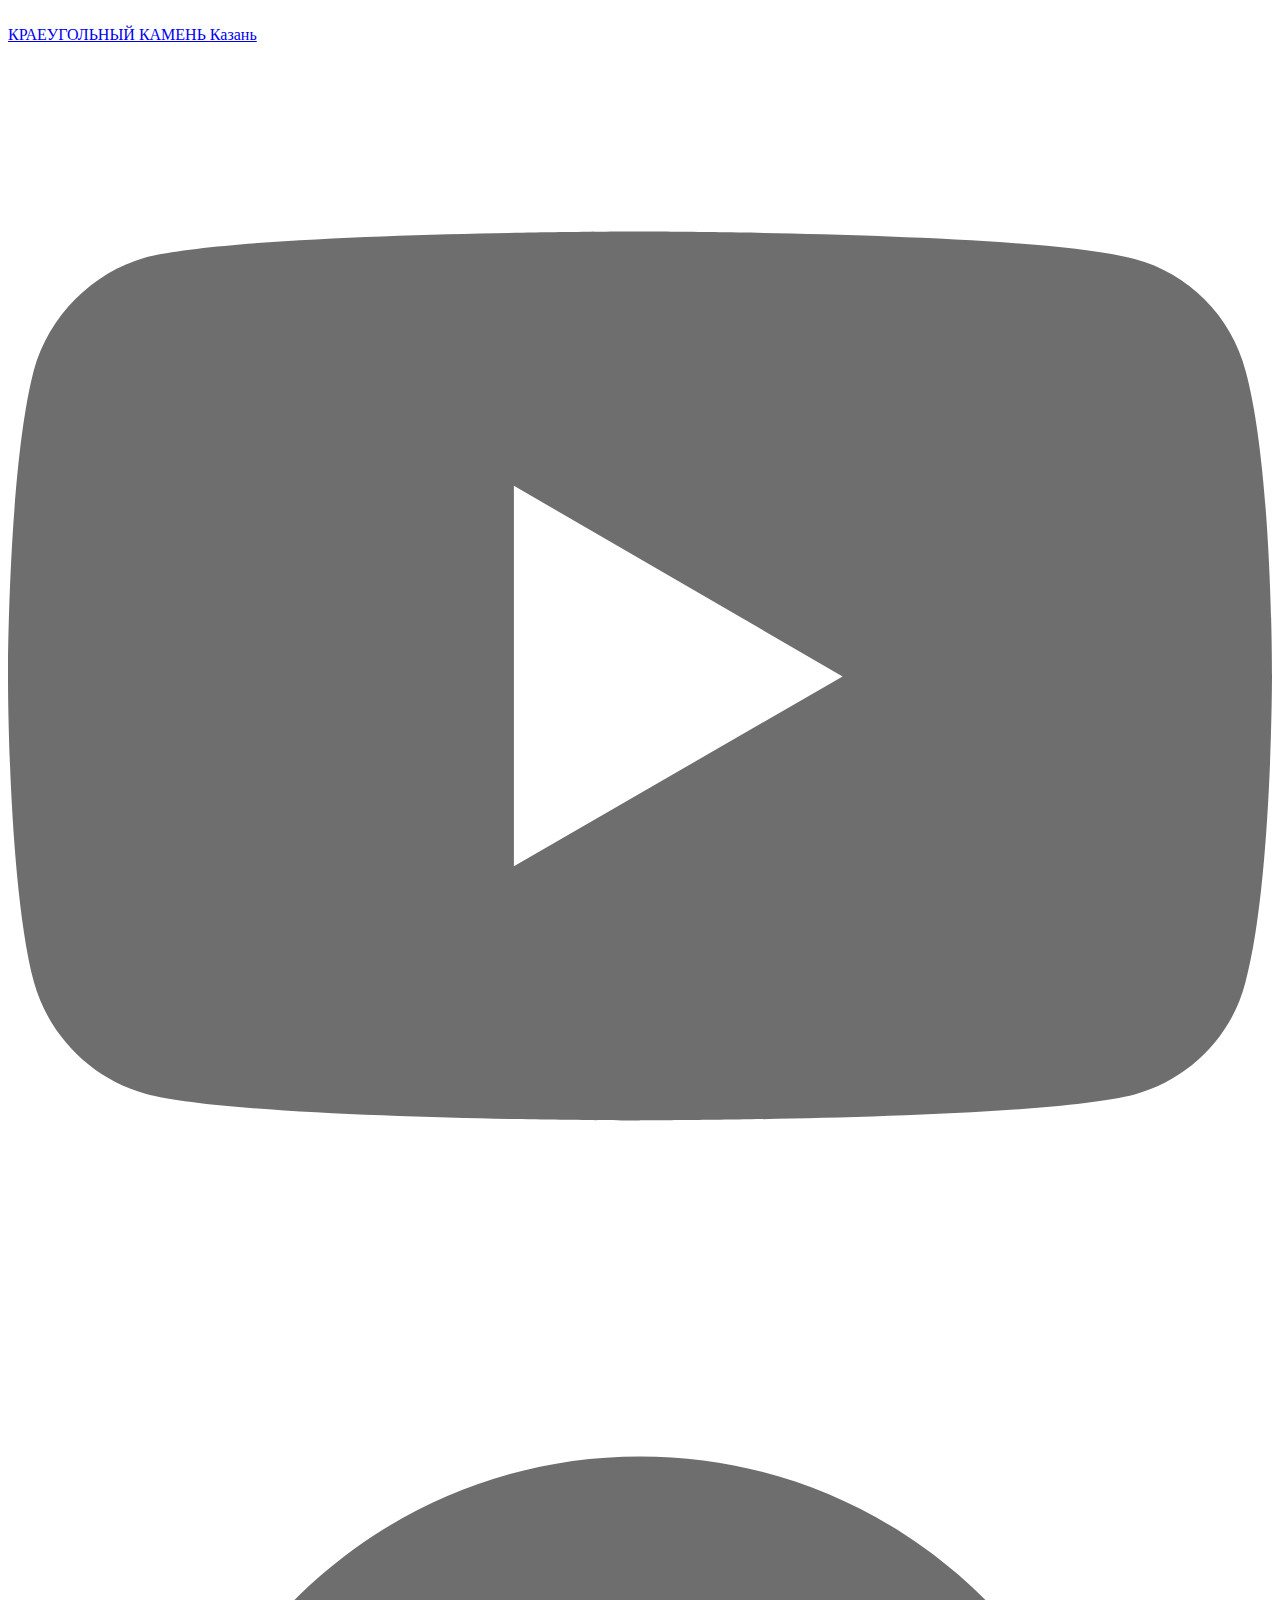
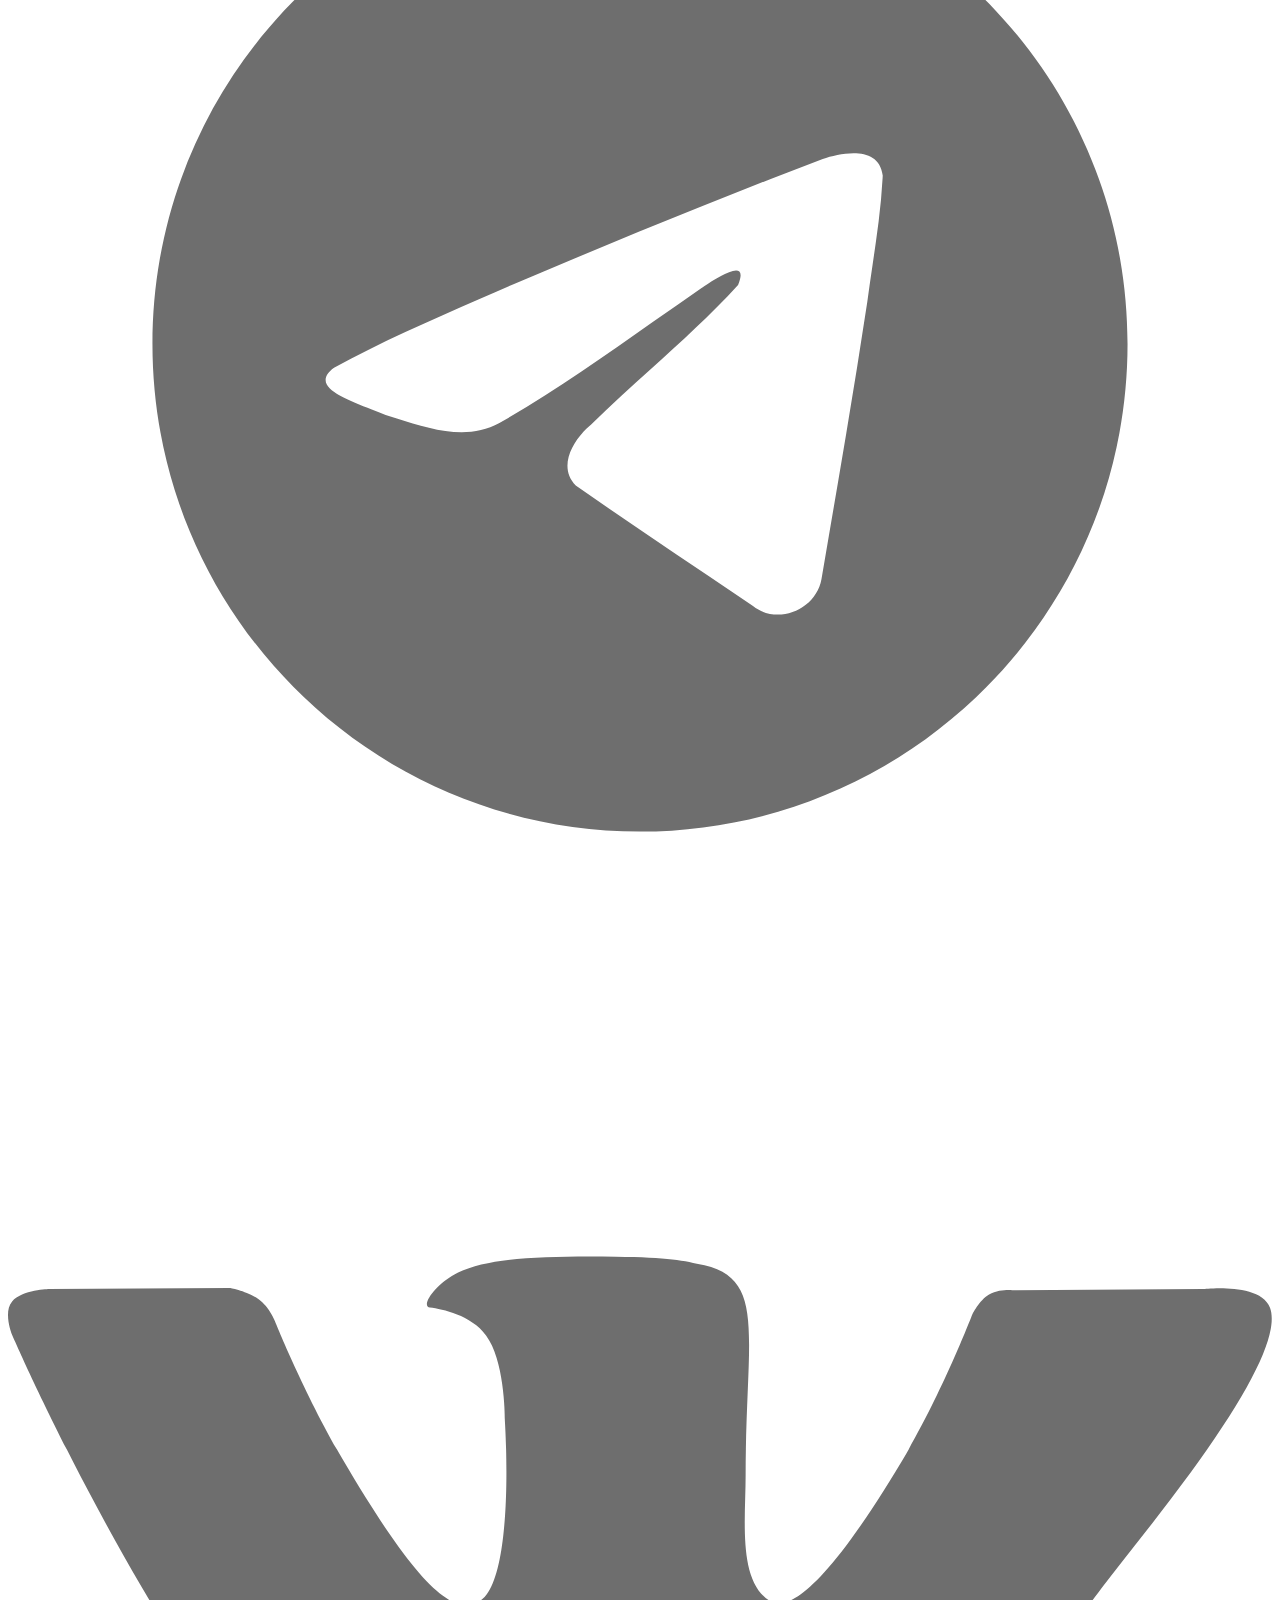
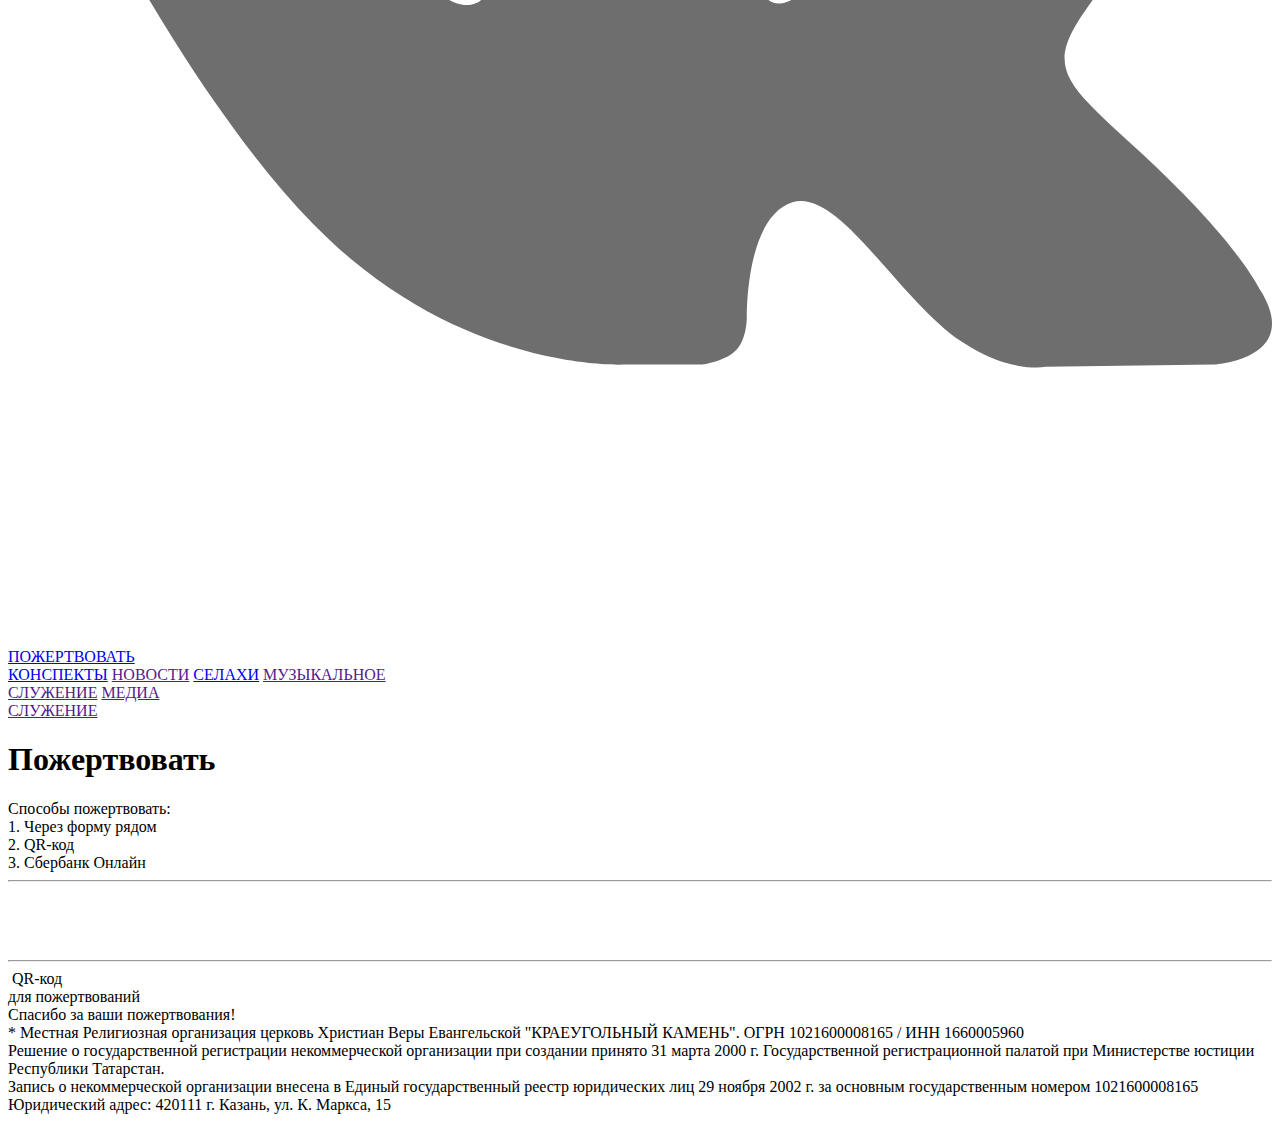
==== donate.html @ 714eb22e "Add files via upload" ====
<!DOCTYPE html>
<html lang="ru" style class="no-touchevents">
<head>
	<meta charset="UTF-8">
	<title>Христианская Церковь "Краеугольный Камень" г. Казань</title>
	<!-- Logos -->
	<link rel="shortcut icon" href="files/images/logo.svg">
	<link rel="apple-touch-icon" href="files/favicons/apple-touch-icon.png">
	<link rel="icon" sizes="16x16" href="files/favicons/favicon-16x16.png">
	<link rel="icon" sizes="32x32" href="files/favicons/favicon-32x32.png">
	<!-- SEO -->
	<meta name="author" content="Краеугольный Камень">
	<!-- For mobile devices -->
	<meta name="viewport" content="width=device-width, initial-scale=1">
	<!-- External styles -->
	<link rel="stylesheet" href="files/css/style.css">
	<link rel="stylesheet" href="files/css/screen.css">
	<!-- Local style fonts -->
	<link rel="stylesheet" href="files/css/font-face.css">
	<!-- Google fonts -->
	<link rel="preconnect" href="https://fonts.googleapis.com">
	<script src="files/js/modernizr-custom.js"></script>
	<script defer src="files/js/jquery.js"></script>
	<script defer src="files/js/menu.js"></script>
	<script>
		(function(){
			var width = screen.width;
			var oldViewport = document.querySelector('meta[name="viewport"]');
			var viewport = document.createElement('meta');
			viewport.setAttribute('name', 'viewport');
			viewport.setAttribute('content', 'width=' + (width <= 640 ? '640' : 'device-width'));
			document.head.replaceChild(viewport, oldViewport);
		})();
	</script>
</head>

<body id="noselect">
    <div class="wrapper">
        <header class="header">
            <div class="header-left">
                <a href="/">
                    <img src="files/img/logo.svg" alt="" class="logo"> 
                    <div class="name_and_region">
                        <span class="head-name">
                            КРАЕУГОЛЬНЫЙ КАМЕНЬ
                        </span>
                        <span class="head-region">
                            Казань
                        </span>
                    </div>
                </a>
            </div>
            <div class="header-right">
                <div class="social-links">
                    <a href="https://www.youtube.com/kazanchurch">
                        <svg viewBox="0 0 70 70" fill="#6E6E6E" class="social-logo">
                            <path d="M34.9783 10.3906C34.9783 10.3906 13.1004 10.3906 7.60939 11.8242C4.66929 12.6496 2.24834 15.082 1.42684 18.0794C3.25083e-05 23.5965 0 35.0217 0 35.0217C0 35.0217 3.25083e-05 46.4904 1.42684 51.9206C2.24834 54.918 4.62605 57.3069 7.60939 58.1323C13.1437 59.6093 34.9783 59.6094 34.9783 59.6094C34.9783 59.6094 56.8995 59.6094 62.3905 58.1758C65.3738 57.3504 67.7515 55.0049 68.5298 51.964C69.9998 46.4904 69.9999 35.0652 69.9999 35.0652C69.9999 35.0652 70.0431 23.5965 68.5298 18.0794C67.7515 15.082 65.3738 12.6931 62.3905 11.9111C56.8995 10.3907 34.9783 10.3906 34.9783 10.3906V10.3906ZM28.0171 24.4657L46.22 35.0217L28.0171 45.5343V24.4657V24.4657Z"></path>
                        </svg>                            
                    </a>
                    <a href="https://t.me/kkn_kzn">
                        <svg viewBox="0 0 70 70" fill="#6E6E6E" class="social-logo">
                            <path fill-rule="evenodd" clip-rule="evenodd" d="M62 35C62 49.9116 49.9116 62 35 62C20.0884 62 8 49.9116 8 35C8 20.0884 20.0884 8 35 8C49.9116 8 62 20.0884 62 35ZM26.0804 32.5267C23.3757 33.7076 20.5967 34.921 18.0555 36.3207C16.7286 37.2923 18.4922 37.9796 20.1467 38.6242C20.4098 38.7267 20.67 38.828 20.9147 38.9293C21.1183 38.992 21.3253 39.0579 21.5351 39.1247C23.3753 39.7109 25.427 40.3647 27.2135 39.3813C30.1482 37.6955 32.9176 35.7465 35.685 33.7991C36.5917 33.161 37.4981 32.5231 38.41 31.8947C38.4527 31.8673 38.5009 31.836 38.5537 31.802C39.3305 31.2983 41.0777 30.1658 40.4314 31.7264C38.9032 33.3977 37.2662 34.877 35.6204 36.3646C34.5112 37.3671 33.3979 38.3733 32.3111 39.4443C31.3647 40.2134 30.3818 41.7599 31.4416 42.8369C33.8828 44.5457 36.362 46.2132 38.8399 47.8798C39.6461 48.422 40.4524 48.9643 41.257 49.5079C42.6208 50.5967 44.7521 49.7159 45.0519 48.0146C45.1852 47.2319 45.3191 46.4493 45.4529 45.6667C46.1927 41.3414 46.9328 37.0145 47.5865 32.6752C47.6754 31.9945 47.7761 31.3138 47.8769 30.6329C48.1211 28.9824 48.3657 27.3299 48.4421 25.6705C48.2452 24.0145 46.2373 24.3787 45.1199 24.751C39.3766 26.9365 33.6906 29.2839 28.0271 31.6727C27.3855 31.9569 26.7352 32.2408 26.0804 32.5267Z"></path>
                        </svg>
                    </a>
                    <a href="https://vk.com/kkn_kzn">
                        <svg viewBox="0 0 70 70" fill="#6E6E6E" class="social-logo">
                            <path fill-rule="evenodd" clip-rule="evenodd" d="M38.4329 54.5229C38.4329 54.5229 39.6963 54.3845 40.3433 53.6993C40.9356 53.0714 40.9151 51.8865 40.9151 51.8865C40.9151 51.8865 40.8363 46.3537 43.4418 45.5368C46.0096 44.7334 49.3066 50.8873 52.8056 53.2537C55.4487 55.0428 57.455 54.6512 57.455 54.6512L66.8051 54.5229C66.8051 54.5229 71.6942 54.2259 69.3763 50.435C69.1846 50.1244 68.024 47.6297 62.4262 42.5054C56.5614 37.1415 57.3489 38.009 64.4085 28.7292C68.7087 23.0783 70.4274 19.6283 69.8899 18.1532C69.3798 16.7421 66.2162 17.1168 66.2162 17.1168L55.6918 17.181C55.6918 17.181 54.9112 17.0763 54.3326 17.4173C53.7677 17.7514 53.4013 18.5312 53.4013 18.5312C53.4013 18.5312 51.7374 22.9028 49.5154 26.6228C44.8284 34.4679 42.9556 34.8831 42.1887 34.397C40.405 33.2594 40.85 29.8331 40.85 27.3992C40.85 19.7937 42.0209 16.624 38.5733 15.8037C37.4298 15.5302 36.5875 15.3513 33.6603 15.3209C29.9045 15.2838 26.7273 15.3344 24.9264 16.202C23.7281 16.7792 22.8037 18.0688 23.3686 18.143C24.0636 18.2342 25.6385 18.5616 26.4739 19.6823C27.5524 21.1305 27.5147 24.3779 27.5147 24.3779C27.5147 24.3779 28.1344 33.3303 26.0665 34.4409C24.6491 35.2038 22.7044 33.6476 18.5241 26.5283C16.3843 22.8825 14.7683 18.8519 14.7683 18.8519C14.7683 18.8519 14.4567 18.0991 13.8987 17.6941C13.2242 17.2046 12.2827 17.0527 12.2827 17.0527L2.28203 17.1168C2.28203 17.1168 0.779024 17.1573 0.227808 17.8021C-0.261782 18.3726 0.190147 19.5574 0.190147 19.5574C0.190147 19.5574 8.02015 37.6208 16.8875 46.7251C25.0188 55.0698 34.2491 54.5229 34.2491 54.5229H38.4329Z"></path>
                        </svg>                            
                    </a>
                </div>
                <a href="donate.html" class="donate">
                    <span class="donate-btn-text">ПОЖЕРТВОВАТЬ</span>
					<!-- <span class="donate-btn-plus">
							<svg version="1.1" x="0px" y="0px" width="16.971px" height="16.971px" viewBox="0 0 16.971 16.971" enable-background="new 0 0 16.971 16.971" xml:space="preserve">
								<polyline fill="none" stroke="#DAA828" stroke-miterlimit="10" points="16.971,8.485 8.485,8.485 8.485,0 	"></polyline>
								<polyline fill="none" stroke="#DAA828" stroke-miterlimit="10" points="0,8.485 8.485,8.485 8.485,16.971 	"></polyline>
							</svg>
					</span> -->
                </a>
            </div>
        </header>
        <nav class="navigation">
            <div class="burger-btn">
                <img src="files/img/burger-btn.svg" alt="" class="">
            </div>
            <div class="nav">
                <a href="conspects.html" class="nav-link">КОНСПЕКТЫ</a>
                <a href="" class="nav-link">НОВОСТИ</a>
                <a href="selahs.html" class="nav-link">СЕЛАХИ</a>
                <a href="" class="nav-link">МУЗЫКАЛЬНОЕ<br>СЛУЖЕНИЕ</a>
                <a href="" class="nav-link">МЕДИА<br>СЛУЖЕНИЕ</a>
            </div>
            <div class="nav-right">
                <div class="social-links-mobile">
                    <a href="https://www.youtube.com/kazanchurch">
                        <svg viewBox="0 0 70 70" fill="#262626" class="social-logo-mobile">
                            <path d="M34.9783 10.3906C34.9783 10.3906 13.1004 10.3906 7.60939 11.8242C4.66929 12.6496 2.24834 15.082 1.42684 18.0794C3.25083e-05 23.5965 0 35.0217 0 35.0217C0 35.0217 3.25083e-05 46.4904 1.42684 51.9206C2.24834 54.918 4.62605 57.3069 7.60939 58.1323C13.1437 59.6093 34.9783 59.6094 34.9783 59.6094C34.9783 59.6094 56.8995 59.6094 62.3905 58.1758C65.3738 57.3504 67.7515 55.0049 68.5298 51.964C69.9998 46.4904 69.9999 35.0652 69.9999 35.0652C69.9999 35.0652 70.0431 23.5965 68.5298 18.0794C67.7515 15.082 65.3738 12.6931 62.3905 11.9111C56.8995 10.3907 34.9783 10.3906 34.9783 10.3906V10.3906ZM28.0171 24.4657L46.22 35.0217L28.0171 45.5343V24.4657V24.4657Z"></path>
                        </svg>                            
                    </a>
                    <a href="https://t.me/kkn_kzn">
                        <svg viewBox="0 0 70 70" fill="#262626" class="social-logo-mobile">
                            <path fill-rule="evenodd" clip-rule="evenodd" d="M62 35C62 49.9116 49.9116 62 35 62C20.0884 62 8 49.9116 8 35C8 20.0884 20.0884 8 35 8C49.9116 8 62 20.0884 62 35ZM26.0804 32.5267C23.3757 33.7076 20.5967 34.921 18.0555 36.3207C16.7286 37.2923 18.4922 37.9796 20.1467 38.6242C20.4098 38.7267 20.67 38.828 20.9147 38.9293C21.1183 38.992 21.3253 39.0579 21.5351 39.1247C23.3753 39.7109 25.427 40.3647 27.2135 39.3813C30.1482 37.6955 32.9176 35.7465 35.685 33.7991C36.5917 33.161 37.4981 32.5231 38.41 31.8947C38.4527 31.8673 38.5009 31.836 38.5537 31.802C39.3305 31.2983 41.0777 30.1658 40.4314 31.7264C38.9032 33.3977 37.2662 34.877 35.6204 36.3646C34.5112 37.3671 33.3979 38.3733 32.3111 39.4443C31.3647 40.2134 30.3818 41.7599 31.4416 42.8369C33.8828 44.5457 36.362 46.2132 38.8399 47.8798C39.6461 48.422 40.4524 48.9643 41.257 49.5079C42.6208 50.5967 44.7521 49.7159 45.0519 48.0146C45.1852 47.2319 45.3191 46.4493 45.4529 45.6667C46.1927 41.3414 46.9328 37.0145 47.5865 32.6752C47.6754 31.9945 47.7761 31.3138 47.8769 30.6329C48.1211 28.9824 48.3657 27.3299 48.4421 25.6705C48.2452 24.0145 46.2373 24.3787 45.1199 24.751C39.3766 26.9365 33.6906 29.2839 28.0271 31.6727C27.3855 31.9569 26.7352 32.2408 26.0804 32.5267Z"></path>
                        </svg>
                    </a>
                    <a href="https://vk.com/kkn_kzn">
                        <svg viewBox="0 0 70 70" fill="#262626" class="social-logo-mobile">
                            <path fill-rule="evenodd" clip-rule="evenodd" d="M38.4329 54.5229C38.4329 54.5229 39.6963 54.3845 40.3433 53.6993C40.9356 53.0714 40.9151 51.8865 40.9151 51.8865C40.9151 51.8865 40.8363 46.3537 43.4418 45.5368C46.0096 44.7334 49.3066 50.8873 52.8056 53.2537C55.4487 55.0428 57.455 54.6512 57.455 54.6512L66.8051 54.5229C66.8051 54.5229 71.6942 54.2259 69.3763 50.435C69.1846 50.1244 68.024 47.6297 62.4262 42.5054C56.5614 37.1415 57.3489 38.009 64.4085 28.7292C68.7087 23.0783 70.4274 19.6283 69.8899 18.1532C69.3798 16.7421 66.2162 17.1168 66.2162 17.1168L55.6918 17.181C55.6918 17.181 54.9112 17.0763 54.3326 17.4173C53.7677 17.7514 53.4013 18.5312 53.4013 18.5312C53.4013 18.5312 51.7374 22.9028 49.5154 26.6228C44.8284 34.4679 42.9556 34.8831 42.1887 34.397C40.405 33.2594 40.85 29.8331 40.85 27.3992C40.85 19.7937 42.0209 16.624 38.5733 15.8037C37.4298 15.5302 36.5875 15.3513 33.6603 15.3209C29.9045 15.2838 26.7273 15.3344 24.9264 16.202C23.7281 16.7792 22.8037 18.0688 23.3686 18.143C24.0636 18.2342 25.6385 18.5616 26.4739 19.6823C27.5524 21.1305 27.5147 24.3779 27.5147 24.3779C27.5147 24.3779 28.1344 33.3303 26.0665 34.4409C24.6491 35.2038 22.7044 33.6476 18.5241 26.5283C16.3843 22.8825 14.7683 18.8519 14.7683 18.8519C14.7683 18.8519 14.4567 18.0991 13.8987 17.6941C13.2242 17.2046 12.2827 17.0527 12.2827 17.0527L2.28203 17.1168C2.28203 17.1168 0.779024 17.1573 0.227808 17.8021C-0.261782 18.3726 0.190147 19.5574 0.190147 19.5574C0.190147 19.5574 8.02015 37.6208 16.8875 46.7251C25.0188 55.0698 34.2491 54.5229 34.2491 54.5229H38.4329Z"></path>
                        </svg>                            
                    </a>
                </div>
            </div>
        </nav>
        <main class="main" id="donate">
            <div class="donation">
                <h1>Пожертвовать</h1>
                Способы пожертвовать:
                <br>
                1. Через форму рядом<br>2. QR-код<br>3. Сбербанк Онлайн
                <hr>
                <div class="robocassa">
                    <iframe width="450*" height="70" style="border:0;width:450px;height:58px;overflow:hidden;background-color:transparent;" allowtransparency="true" src="https://auth.robokassa.ru/Merchant/PaymentForm/FormFLS.if?MerchantLogin=Kornerstone&amp;InvoiceID=0&amp;Culture=ru&amp;Encoding=utf-8&amp;DefaultSum=10&amp;SignatureValue=e88379cd5cd616b0851831570cfbf6a5"></iframe>
                </div>
                <hr>    
                <div id="qr">
                    <img src="files/img/Frame 45.png" alt="" class="qr" id="qr">
                    <span id="qr">QR-код<br>для пожертвований</span>
                </div>
            </div>
            <div class="thx">
                Спасибо за ваши пожертвования!
            </div>
        </main>
        <footer class="footer">
            <div class="footer-copy">
                * Местная Религиозная организация церковь Христиан Веры Евангельской "КРАЕУГОЛЬНЫЙ КАМЕНЬ". ОГРН 1021600008165 / ИНН 1660005960
                <br>
                Решение о государственной регистрации некоммерческой организации при создании принято 31 марта 2000 г. Государственной регистрационной палатой при Министерстве юстиции Республики Татарстан.
                <br>
                Запись о некоммерческой организации внесена в Единый государственный реестр юридических лиц 29 ноября 2002 г. за основным государственным номером 1021600008165
                <br>
                Юридический адрес: 420111 г. Казань, ул. К. Маркса, 15
            </div>
        </footer>
    </div>
</body>
</html>
---- files/css/screen.css ----
@media screen and (min-width: 1024px){
    .social-links-mobile, .burger-btn{
        display: none;
    }
}
@media screen and (max-width: 1024px){
    .social-links, .burger-btn, .social-links-mobile{
        display: none;
    }
    .navigation{
        display: flex;
        align-items: center;
        justify-content: space-between;
    }
    main{
        padding: 1rem 2rem;
    }
    .conspects{
        font-family: 'Gilroy';
        font-style: normal;
        font-weight: 400;
        font-size: 20px;
        line-height: 95%;
    }
}
@media screen and (max-width: 767px){
    /* .donate-btn-text{
        transition: 0.3s;
        display: none;
    } */
    /* .header{
        height: 90px;
    } */
    .selahs{
        display: flex;
        flex-direction: column;
    }
    .centered{
        font-size: 3rem;
    }
    hr{
        border: none;
        border-top: 1.5px solid #262626;
        margin: 1rem 0rem;
    }
    .last-articles, .last-stream{
        font-size: 8vw;
    }
    .years{
        font-size: 3rem;
    }
    .title_main_summer{
        font-weight: 300;
        font-size: 0.8rem;
    }
    h1{
        font-size: 8vw;
    }
    .donation{
        font-size: 3vw;
    }
    #qr{
        font-size: 5vw;
    }
    .qr{
        width: 35vw;
        margin-right: 3vw;
    }
}
@media screen and (min-width: 767px){
    /* .donate-btn-plus{
        display: none;
    } */
}



/* TITLE SCREEN MEDIA */
@media screen and (max-width: 767px){
    .title-page{
        display: flex;
        flex-direction: column;
    }
    .articles, .news{
        background-color: #e4e4e4;
        padding: 1rem;
    }
    .news{
        order: -1;
        background-color: wheat;
    }
    .schedule{
        background-color: #e4e4e4;
        padding: 1rem;
    }
    h2{
        font-size: 7vw;
    }
    h3{
        font-size: 4vw;
    }
    h4, .schedule-list__item_time, .schedule-list__item_time_b{
        font-size: 3vw;
        font-weight: 300;
    }
    span{
        font-size: 2.5vw;
    }
}
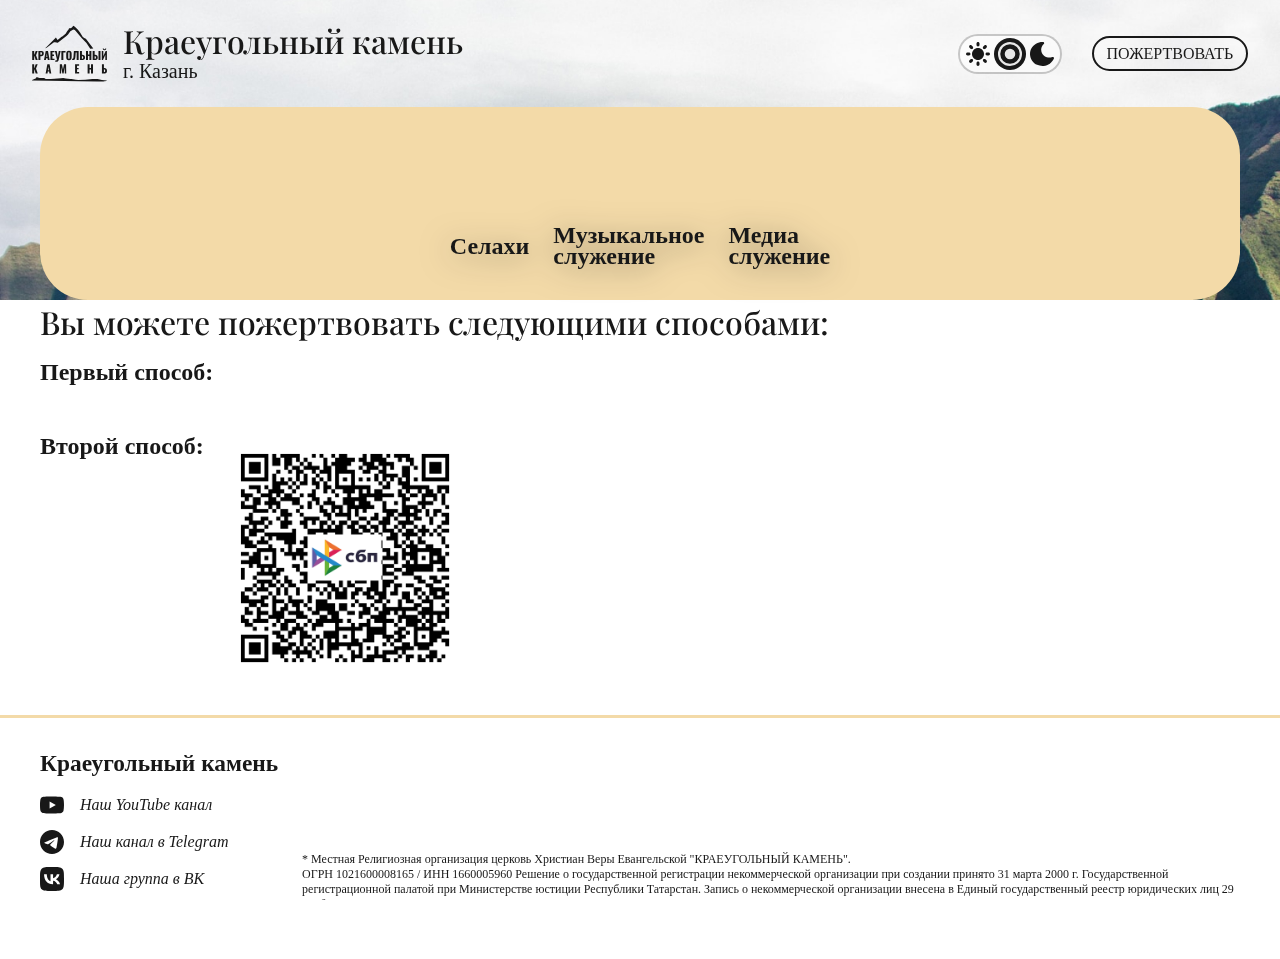
==== commit fa182ed7: "Add files via upload" ====
--- a/donate.html
+++ b/donate.html
@@ -1,146 +1,158 @@
 <!DOCTYPE html>
 <html lang="ru" style class="no-touchevents">
-<head>
-	<meta charset="UTF-8">
-	<title>Христианская Церковь "Краеугольный Камень" г. Казань</title>
-	<!-- Logos -->
-	<link rel="shortcut icon" href="files/images/logo.svg">
-	<link rel="apple-touch-icon" href="files/favicons/apple-touch-icon.png">
-	<link rel="icon" sizes="16x16" href="files/favicons/favicon-16x16.png">
-	<link rel="icon" sizes="32x32" href="files/favicons/favicon-32x32.png">
-	<!-- SEO -->
-	<meta name="author" content="Краеугольный Камень">
-	<!-- For mobile devices -->
-	<meta name="viewport" content="width=device-width, initial-scale=1">
-	<!-- External styles -->
-	<link rel="stylesheet" href="files/css/style.css">
-	<link rel="stylesheet" href="files/css/screen.css">
-	<!-- Local style fonts -->
-	<link rel="stylesheet" href="files/css/font-face.css">
-	<!-- Google fonts -->
-	<link rel="preconnect" href="https://fonts.googleapis.com">
-	<script src="files/js/modernizr-custom.js"></script>
-	<script defer src="files/js/jquery.js"></script>
-	<script defer src="files/js/menu.js"></script>
-	<script>
-		(function(){
-			var width = screen.width;
-			var oldViewport = document.querySelector('meta[name="viewport"]');
-			var viewport = document.createElement('meta');
-			viewport.setAttribute('name', 'viewport');
-			viewport.setAttribute('content', 'width=' + (width <= 640 ? '640' : 'device-width'));
-			document.head.replaceChild(viewport, oldViewport);
-		})();
-	</script>
-</head>
+    <head>
+        <meta charset="UTF-8">
+        <title>Христианская Церковь "Краеугольный Камень" г. Казань</title>
+        <meta name="color-scheme" content="light dark">
+        <meta name="theme-color" media="(prefers-color-scheme: light)" content="#c7cbcc">
+        <meta name="theme-color" media="(prefers-color-scheme: dark)"  content="#273a43">
+        <!-- Logos -->
+        <link rel="shortcut icon" href="/files/icons/logo--page.svg">
+        <link rel="apple-touch-icon" href="files/favicons/apple-touch-icon.png">
+        <link rel="icon" sizes="16x16" href="files/favicons/favicon-16x16.png">
+        <link rel="icon" sizes="32x32" href="files/favicons/favicon-32x32.png">
+        <!-- SEO -->
+        <meta name="author" content="Краеугольный Камень">
+        <!-- For mobile devices -->
+        <meta name="viewport" content="width=device-width, initial-scale=1">
+        <!-- Google fonts -->
+        <link rel="preconnect" href="https://fonts.googleapis.com">
+        <!-- <script src="files/js/modernizr-custom.js"></script> -->
+        <!-- <script defer src="files/js/jquery.js"></script> -->
+        <!-- <script defer src="files/js/menu.js"></script> -->
+        <script>
+            (function(){
+                var width = screen.width;
+                var oldViewport = document.querySelector('meta[name="viewport"]');
+                var viewport = document.createElement('meta');
+                viewport.setAttribute('name', 'viewport');
+                viewport.setAttribute('content', 'width=' + (width <= 640 ? '640' : 'device-width'));
+                document.head.replaceChild(viewport, oldViewport);
+            })();
+        </script>
+        <script>
+            if (matchMedia('(prefers-color-scheme: dark)').media === 'not all') {
+                document.documentElement.style.display = 'none';
+                document.head.insertAdjacentHTML(
+                    'beforeend',
+                    '<link rel="stylesheet" href="styles/light.css" onload="document.documentElement.style.display=\'\'">'
+                );
+            }
+        </script>
+        <!-- External styles -->
+        <link rel="stylesheet" href="files/css/style.css">
+        <link rel="stylesheet" href="files/css/light.css" media="(prefers-color-scheme: light)">
+        <link rel="stylesheet" href="files/css/dark.css" media="(prefers-color-scheme: dark)">
+    </head>
 
 <body id="noselect">
     <div class="wrapper">
-        <header class="header">
-            <div class="header-left">
-                <a href="/">
-                    <img src="files/img/logo.svg" alt="" class="logo"> 
-                    <div class="name_and_region">
-                        <span class="head-name">
-                            КРАЕУГОЛЬНЫЙ КАМЕНЬ
-                        </span>
-                        <span class="head-region">
-                            Казань
-                        </span>
+        <header>
+            <div class="upper__header">
+                    <a class="header__logo__name" href="/index.html">
+                        <svg class="logo" width="256" viewBox="0 0 256 256">
+                            <path clip-rule="evenodd" d="M206.695 107.303L209.258 110.786L198.721 111.947L185.924 92.5724L169.395 75.376L146.333 47.8026L141.165 46.141L130.958 52.1563L122.986 63.1856L117.576 68.4101L87.9643 91.3395L78.5684 89.8884H74.867L49.9225 108.342L46.4158 109.719L45.825 109.045L49.5265 106.142L81.7004 73.3443L85.9711 80.02L87.3948 81.7614L101.062 71.0223L103.339 69.5711L114.728 60.2832L120.423 51.5757L124.81 46.141L126.531 41.7607H130.835L135.229 39.9659L141.165 33L146.333 36.7732L156.868 46.9318L164.555 57.3808L173.382 71.893L179.931 75.9565L183.917 77.4078L192.439 88.4991L196.16 93.9518L204.132 104.401L206.695 107.303ZM238.586 218.177L254.816 220.498V221.658L246.844 223.111L243.712 223.981H222.927L162.28 222.821L61.2028 221.079L0 220.477L0.556429 218.177L11.9454 213.533L13.6538 212.081L15.6469 208.307L25.3274 211.791H38.9943L43.5499 212.661L46.6818 214.984H64.6194L76.8626 213.823L98.7865 212.081L106.474 211.5L115.016 212.951L130.676 214.984H134.947L149.467 217.305L158.294 218.177L181.926 217.305L206.128 215.274H223.211L227.766 216.144L238.586 218.177ZM0.66 119.168H7.43941V131.541H8.12115L12.6281 119.168H19.3696L13.7643 133.815L19.559 150.391H12.5903L8.12115 136.783H7.43941V150.391H0.66V119.168ZM32.1517 119.168H21.85V150.391H28.6293V137.13H31.3563C34.159 137.13 36.3304 136.488 37.8707 135.203C39.4362 133.892 40.2189 131.567 40.2189 128.226C40.2189 125.297 39.5498 123.061 38.2115 121.519C36.8732 119.951 34.8533 119.168 32.1517 119.168ZM33.2501 131.348C32.8712 131.991 32.0885 132.312 30.9018 132.312H28.6293V124.025H30.864C32.1012 124.025 32.9091 124.358 33.288 125.027C33.6666 125.695 33.856 126.723 33.856 128.11C33.856 129.627 33.654 130.706 33.2501 131.348ZM46.7897 119.168H54.5161L60.2351 150.391H53.9858L52.9633 143.799H48.4563L47.3958 150.391H40.995L46.7897 119.168ZM52.3194 139.674L50.6908 127.494L49.0622 139.674H52.3194ZM76.7462 119.168H62.96V150.391H76.8219V145.727H69.7395V136.398H75.0796V131.618H69.7395V123.87H76.7462V119.168ZM79.2491 151.971C81.2185 152.022 82.6956 151.804 83.6804 151.316C84.6652 150.828 85.1575 149.954 85.1575 148.695C85.1575 148.309 85.0944 147.821 84.9681 147.23L78.075 119.168H84.3622L87.0132 132.004L88.2631 140.368L89.1721 131.965L91.4068 119.168H97.7696L91.4068 148.27C90.9018 150.66 90.2327 152.434 89.3994 153.59C88.5662 154.772 87.3794 155.569 85.8393 155.98C84.3243 156.391 82.1276 156.571 79.2491 156.52V151.971ZM114.428 119.168H100.225V150.391H107.004V124.294H114.428V119.168ZM126.049 150.855C122.741 150.855 120.38 149.994 118.966 148.272C117.552 146.524 116.845 143.955 116.845 140.563V128.96C116.845 125.568 117.552 123.024 118.966 121.328C120.38 119.606 122.741 118.745 126.049 118.745C129.381 118.745 131.755 119.606 133.169 121.328C134.608 123.049 135.328 125.593 135.328 128.96V140.563C135.328 143.955 134.608 146.524 133.169 148.272C131.755 149.994 129.381 150.855 126.049 150.855ZM126.049 145.959C127.008 145.959 127.639 145.638 127.942 144.995C128.245 144.327 128.397 143.428 128.397 142.297V127.264C128.397 126.107 128.245 125.208 127.942 124.566C127.639 123.923 127.008 123.602 126.049 123.602C125.139 123.602 124.534 123.936 124.231 124.604C123.927 125.247 123.776 126.133 123.776 127.264V142.297C123.776 143.428 123.915 144.327 124.193 144.995C124.47 145.638 125.089 145.959 126.049 145.959ZM140.029 144.955C139.499 145.366 138.514 145.559 137.075 145.534V150.39C137.529 150.416 138.173 150.429 139.007 150.429C141.809 150.429 143.816 149.954 145.028 149.003C146.266 148.026 147.074 146.562 147.452 144.608C147.831 142.63 148.185 139.238 148.513 134.432L149.119 124.448H152.49V150.39H159.231V119.168H142.983L141.999 133.121L141.885 134.702C141.607 138.531 141.355 141.101 141.128 142.411C140.926 143.696 140.559 144.544 140.029 144.955ZM163.67 119.168H170.448V132.351H171.964C177.974 132.351 180.978 135.357 180.978 141.371C180.978 143.786 180.561 145.662 179.728 146.998C178.921 148.309 177.809 149.208 176.395 149.697C175.007 150.159 173.314 150.391 171.319 150.391H163.67V119.168ZM171.358 145.881C172.545 145.881 173.404 145.534 173.933 144.84C174.463 144.146 174.729 143.054 174.729 141.563C174.729 140.15 174.489 139.058 174.009 138.287C173.529 137.516 172.621 137.13 171.282 137.13H170.448V145.881H171.358ZM191.115 119.168H184.335V150.391H191.115V136.745H195.848V150.391H202.665V119.168H195.848V131.811H191.115V119.168ZM207.07 119.168H213.85V132.351H215.364C221.398 132.351 224.416 135.357 224.416 141.371C224.416 143.786 223.999 145.662 223.166 146.998C222.358 148.309 221.26 149.208 219.87 149.697C218.482 150.159 216.778 150.391 214.758 150.391H207.07V119.168ZM226.992 119.168H233.77V150.391H226.992V119.168ZM214.796 145.881C215.982 145.881 216.841 145.534 217.372 144.84C217.901 144.146 218.166 143.054 218.166 141.563C218.166 140.15 217.927 139.058 217.447 138.287C216.968 137.516 216.058 137.13 214.719 137.13H213.85V145.881H214.796ZM243.5 119.168H238.16V150.391H242.287L250.28 132.197V150.391H255.733V119.168H251.339L243.5 137.054V119.168ZM243.083 115.121C244.169 116.149 245.62 116.663 247.438 116.663C249.256 116.663 250.696 116.136 251.756 115.082C252.843 114.029 253.385 112.551 253.385 110.649H249.901C249.901 111.6 249.699 112.307 249.295 112.769C248.916 113.232 248.297 113.463 247.438 113.463C246.556 113.463 245.923 113.245 245.545 112.808C245.166 112.345 244.977 111.626 244.977 110.649H241.493C241.493 112.577 242.022 114.067 243.083 115.121ZM0.66 164.723H7.43941V177.096H8.12115L12.6281 164.723H19.3696L13.7643 179.37L19.559 195.946H12.5903L8.12115 182.338H7.43941V195.946H0.66V164.723ZM60.026 164.723H52.2997L46.505 195.946H52.9057L53.9662 189.354H58.4732L59.4958 195.946H65.745L60.026 164.723ZM56.2008 173.049L57.8294 185.229H54.5723L56.2008 173.049ZM95.0152 164.723H102.287L105.658 182.878L109.294 164.723H116.3L116.831 195.946H112.021L111.453 175.169L107.892 195.946H103.613L99.8251 175.014L99.3707 195.946H94.485L95.0152 164.723ZM160.806 164.723H147.02V195.946H160.883V191.281H153.8V181.953H159.14V177.173H153.8V169.425H160.806V164.723ZM189.82 164.723H196.6V177.366H201.333V164.723H208.152V195.946H201.333V182.3H196.6V195.946H189.82V164.723ZM245.47 164.723H238.69V195.946H246.341C248.336 195.946 250.027 195.714 251.415 195.252C252.83 194.763 253.941 193.864 254.748 192.553C255.582 191.217 255.998 189.341 255.998 186.925C255.998 180.912 252.994 177.906 246.984 177.906H245.47V164.723ZM248.953 190.395C248.424 191.089 247.565 191.436 246.378 191.436H245.47V182.685H246.302C247.641 182.685 248.549 183.071 249.029 183.842C249.509 184.613 249.749 185.705 249.749 187.118C249.749 188.609 249.485 189.701 248.953 190.395Z"/>
+                        </svg>
+                        <span class="name__region">
+                            <h1>Краеугольный камень</h1>
+                            <p>г. Казань</p>
+                        </span>   
+                    </a>
+                    <div class="header__right">
+                        <fieldset class="switcher">
+                            <legend class="switcher__legend">Схема</legend>
+                            <input class="switcher__radio switcher__radio--light" type="radio" name="color-scheme" value="light" aria-label="Светлая">
+                            <input class="switcher__radio switcher__radio--auto" type="radio" name="color-scheme" value="auto" aria-label="Системная" checked>
+                            <input class="switcher__radio switcher__radio--dark" type="radio" name="color-scheme" value="dark" aria-label="Тёмная">
+                            <div class="switcher__status"></div>
+                        </fieldset>
+                        <a class="donate" href="/donate.html">
+                            Пожертвовать
+                        </a>
                     </div>
-                </a>
             </div>
-            <div class="header-right">
-                <div class="social-links">
-                    <a href="https://www.youtube.com/kazanchurch">
-                        <svg viewBox="0 0 70 70" fill="#6E6E6E" class="social-logo">
-                            <path d="M34.9783 10.3906C34.9783 10.3906 13.1004 10.3906 7.60939 11.8242C4.66929 12.6496 2.24834 15.082 1.42684 18.0794C3.25083e-05 23.5965 0 35.0217 0 35.0217C0 35.0217 3.25083e-05 46.4904 1.42684 51.9206C2.24834 54.918 4.62605 57.3069 7.60939 58.1323C13.1437 59.6093 34.9783 59.6094 34.9783 59.6094C34.9783 59.6094 56.8995 59.6094 62.3905 58.1758C65.3738 57.3504 67.7515 55.0049 68.5298 51.964C69.9998 46.4904 69.9999 35.0652 69.9999 35.0652C69.9999 35.0652 70.0431 23.5965 68.5298 18.0794C67.7515 15.082 65.3738 12.6931 62.3905 11.9111C56.8995 10.3907 34.9783 10.3906 34.9783 10.3906V10.3906ZM28.0171 24.4657L46.22 35.0217L28.0171 45.5343V24.4657V24.4657Z"></path>
-                        </svg>                            
-                    </a>
-                    <a href="https://t.me/kkn_kzn">
-                        <svg viewBox="0 0 70 70" fill="#6E6E6E" class="social-logo">
-                            <path fill-rule="evenodd" clip-rule="evenodd" d="M62 35C62 49.9116 49.9116 62 35 62C20.0884 62 8 49.9116 8 35C8 20.0884 20.0884 8 35 8C49.9116 8 62 20.0884 62 35ZM26.0804 32.5267C23.3757 33.7076 20.5967 34.921 18.0555 36.3207C16.7286 37.2923 18.4922 37.9796 20.1467 38.6242C20.4098 38.7267 20.67 38.828 20.9147 38.9293C21.1183 38.992 21.3253 39.0579 21.5351 39.1247C23.3753 39.7109 25.427 40.3647 27.2135 39.3813C30.1482 37.6955 32.9176 35.7465 35.685 33.7991C36.5917 33.161 37.4981 32.5231 38.41 31.8947C38.4527 31.8673 38.5009 31.836 38.5537 31.802C39.3305 31.2983 41.0777 30.1658 40.4314 31.7264C38.9032 33.3977 37.2662 34.877 35.6204 36.3646C34.5112 37.3671 33.3979 38.3733 32.3111 39.4443C31.3647 40.2134 30.3818 41.7599 31.4416 42.8369C33.8828 44.5457 36.362 46.2132 38.8399 47.8798C39.6461 48.422 40.4524 48.9643 41.257 49.5079C42.6208 50.5967 44.7521 49.7159 45.0519 48.0146C45.1852 47.2319 45.3191 46.4493 45.4529 45.6667C46.1927 41.3414 46.9328 37.0145 47.5865 32.6752C47.6754 31.9945 47.7761 31.3138 47.8769 30.6329C48.1211 28.9824 48.3657 27.3299 48.4421 25.6705C48.2452 24.0145 46.2373 24.3787 45.1199 24.751C39.3766 26.9365 33.6906 29.2839 28.0271 31.6727C27.3855 31.9569 26.7352 32.2408 26.0804 32.5267Z"></path>
-                        </svg>
-                    </a>
-                    <a href="https://vk.com/kkn_kzn">
-                        <svg viewBox="0 0 70 70" fill="#6E6E6E" class="social-logo">
-                            <path fill-rule="evenodd" clip-rule="evenodd" d="M38.4329 54.5229C38.4329 54.5229 39.6963 54.3845 40.3433 53.6993C40.9356 53.0714 40.9151 51.8865 40.9151 51.8865C40.9151 51.8865 40.8363 46.3537 43.4418 45.5368C46.0096 44.7334 49.3066 50.8873 52.8056 53.2537C55.4487 55.0428 57.455 54.6512 57.455 54.6512L66.8051 54.5229C66.8051 54.5229 71.6942 54.2259 69.3763 50.435C69.1846 50.1244 68.024 47.6297 62.4262 42.5054C56.5614 37.1415 57.3489 38.009 64.4085 28.7292C68.7087 23.0783 70.4274 19.6283 69.8899 18.1532C69.3798 16.7421 66.2162 17.1168 66.2162 17.1168L55.6918 17.181C55.6918 17.181 54.9112 17.0763 54.3326 17.4173C53.7677 17.7514 53.4013 18.5312 53.4013 18.5312C53.4013 18.5312 51.7374 22.9028 49.5154 26.6228C44.8284 34.4679 42.9556 34.8831 42.1887 34.397C40.405 33.2594 40.85 29.8331 40.85 27.3992C40.85 19.7937 42.0209 16.624 38.5733 15.8037C37.4298 15.5302 36.5875 15.3513 33.6603 15.3209C29.9045 15.2838 26.7273 15.3344 24.9264 16.202C23.7281 16.7792 22.8037 18.0688 23.3686 18.143C24.0636 18.2342 25.6385 18.5616 26.4739 19.6823C27.5524 21.1305 27.5147 24.3779 27.5147 24.3779C27.5147 24.3779 28.1344 33.3303 26.0665 34.4409C24.6491 35.2038 22.7044 33.6476 18.5241 26.5283C16.3843 22.8825 14.7683 18.8519 14.7683 18.8519C14.7683 18.8519 14.4567 18.0991 13.8987 17.6941C13.2242 17.2046 12.2827 17.0527 12.2827 17.0527L2.28203 17.1168C2.28203 17.1168 0.779024 17.1573 0.227808 17.8021C-0.261782 18.3726 0.190147 19.5574 0.190147 19.5574C0.190147 19.5574 8.02015 37.6208 16.8875 46.7251C25.0188 55.0698 34.2491 54.5229 34.2491 54.5229H38.4329Z"></path>
-                        </svg>                            
-                    </a>
+            <nav>
+                <div class="nav__bar">
+                    <ul class="nav__list">
+                        <li class="nav__item">
+                            <a href="/selahs.html">Селахи</a>
+                        </li>
+                        <li class="nav__item">
+                            <a href="/music.html">Музыкальное<br>служение</a>
+                        </li>
+                        <li class="nav__item">
+                            <a href="">Медиа<br>служение</a>
+                        </li>
+                    </ul>
                 </div>
-                <a href="donate.html" class="donate">
-                    <span class="donate-btn-text">ПОЖЕРТВОВАТЬ</span>
-					<!-- <span class="donate-btn-plus">
-							<svg version="1.1" x="0px" y="0px" width="16.971px" height="16.971px" viewBox="0 0 16.971 16.971" enable-background="new 0 0 16.971 16.971" xml:space="preserve">
-								<polyline fill="none" stroke="#DAA828" stroke-miterlimit="10" points="16.971,8.485 8.485,8.485 8.485,0 	"></polyline>
-								<polyline fill="none" stroke="#DAA828" stroke-miterlimit="10" points="0,8.485 8.485,8.485 8.485,16.971 	"></polyline>
-							</svg>
-					</span> -->
-                </a>
+            </nav>
+        </header>
+    <main>
+        <div class="content content__donate">
+            <h1>Вы можете пожертвовать следующими способами:</h1>
+            <div class="site__donate">
+                <h2>Первый способ:</h2>
+                <iframe width="450" height="58" style="border:0;width:450px;height:58px;overflow:hidden;background-color:transparent;" allowtransparency="true" src="https://auth.robokassa.ru/Merchant/PaymentForm/FormFLS.if?MerchantLogin=Kornerstone&amp;InvoiceID=0&amp;Culture=ru&amp;Encoding=utf-8&amp;DefaultSum=100&amp;SignatureValue=e88379cd5cd616b0851831570cfbf6a5"></iframe>
+            </div>   
+            <div class="qr__donate">
+                <h2>Второй способ:</h2>
+                <img src="files/img/donate.jpg" alt="" class="qr">
             </div>
-        </header>
-        <nav class="navigation">
-            <div class="burger-btn">
-                <img src="files/img/burger-btn.svg" alt="" class="">
+        </div>
+    </main>
+    <footer>
+        <div class="footer__content">
+            <div class="footer__socials">
+                <h3>Краеугольный камень</h3>
+                <ul class="footer__socials__list">
+                    <li class="footer__socials__item">
+                        <a class="footer__socials__item socials__item__link" href="https://www.youtube.com/kazanchurch">
+                            <svg class="socials__logo" width="128" viewBox="0 0 128 128">
+                                <path d="M63.9603 19C63.9603 19 23.9551 19 13.9143 21.6214C8.53813 23.1307 4.11126 27.5785 2.60909 33.0596C5.94438e-05 43.1478 0 64.0397 0 64.0397C0 64.0397 5.94438e-05 85.011 2.60909 94.9404C4.11126 100.421 8.45906 104.79 13.9143 106.299C24.0342 109 63.9603 109 63.9603 109C63.9603 109 104.045 109 114.085 106.379C119.541 104.869 123.888 100.58 125.312 95.0199C128 85.011 128 64.1192 128 64.1192C128 64.1192 128.079 43.1478 125.312 33.0596C123.888 27.5785 119.541 23.2102 114.085 21.7804C104.045 19.0001 63.9603 19 63.9603 19V19ZM51.2313 44.7373L84.5166 64.0397L51.2313 83.2627V44.7373V44.7373Z"/>
+                            </svg>
+                            <img class="socials__logo--color" src="/files/icons/youtube--color.svg" alt="">
+                        Наш YouTube канал
+                        </a>  
+                    </li>
+                    <li class="footer__socials__item">
+                        <a class="footer__socials__item socials__item__link" href="https://t.me/kkn_kzn">
+                            <svg class="socials__logo" width="128" viewBox="0 0 128 128">
+                                <path fill-rule="evenodd" clip-rule="evenodd" d="M128 64C128 99.3461 99.3461 128 64 128C28.6539 128 0 99.3461 0 64C0 28.6539 28.6539 0 64 0C99.3461 0 128 28.6539 128 64ZM42.8573 58.1373C36.4461 60.9365 29.8589 63.8128 23.8353 67.1307C20.6901 69.4336 24.8703 71.0627 28.7923 72.5907C29.4157 72.8336 30.0325 73.0739 30.6125 73.3139C31.0952 73.4624 31.5859 73.6187 32.0832 73.7771C36.4451 75.1667 41.3085 76.7163 45.5432 74.3853C52.4995 70.3893 59.064 65.7696 65.6237 61.1533C67.7728 59.6408 69.9213 58.1288 72.0829 56.6392C72.1843 56.5744 72.2984 56.5003 72.4235 56.4195C74.2648 55.2256 78.4064 52.5411 76.8744 56.2403C73.252 60.2019 69.3717 63.7085 65.4707 67.2347C62.8413 69.6109 60.2024 71.996 57.6264 74.5347C55.3829 76.3576 53.0531 80.0235 55.5653 82.5763C61.3517 86.6269 67.2285 90.5795 73.1019 94.5299C75.0131 95.8152 76.9243 97.1005 78.8315 98.3891C82.064 100.97 87.116 98.8821 87.8267 94.8493C88.1427 92.9941 88.46 91.1392 88.7773 89.284C90.5309 79.0315 92.2851 68.7752 93.8347 58.4893C94.0453 56.8757 94.284 55.2624 94.5229 53.6483C95.1019 49.736 95.6816 45.8189 95.8627 41.8856C95.396 37.9603 90.6365 38.8235 87.988 39.7061C74.3741 44.8864 60.8963 50.4507 47.4717 56.1131C45.9509 56.7867 44.4093 57.4597 42.8573 58.1373Z"/>
+                            </svg>                            
+                            <img class="socials__logo--color" src="/files/icons/telegram--color.svg" alt="">
+                            Наш канал в Telegram
+                        </a>                   
+                    </li>
+                    <li class="footer__socials__item">
+                        <a class="footer__socials__item socials__item__link" href="https://vk.com/kkn_kzn">
+                            <svg class="socials__logo" width="128" viewBox="0 0 128 128">
+                                <path fill-rule="evenodd" clip-rule="evenodd" d="M8.99768 8.99768C0 17.9954 0 32.4768 0 61.44V66.56C0 95.5232 0 110.005 8.99768 119.002C17.9954 128 32.4768 128 61.44 128H66.56C95.5232 128 110.005 128 119.002 119.002C128 110.005 128 95.5232 128 66.56V61.44C128 32.4768 128 17.9954 119.002 8.99768C110.005 0 95.5232 0 66.56 0H61.44C32.4768 0 17.9954 0 8.99768 8.99768ZM21.6003 38.9336C22.2937 72.2136 38.9336 92.2136 68.1069 92.2136H69.7605V73.1736C80.4805 74.2403 88.5867 82.0803 91.84 92.2136H106.987C102.827 77.0669 91.8931 68.6936 85.0664 65.4936C91.8931 61.5469 101.493 51.9469 103.786 38.9336H90.0261C87.0395 49.4936 78.1872 59.0936 69.7605 60.0003V38.9336H56V75.8403C47.4667 73.7069 36.6936 63.3603 36.2136 38.9336H21.6003Z"/>
+                            </svg>                                
+                            <img class="socials__logo--color" src="/files/icons/vk--color.svg" alt="">
+                            Наша группа в ВК
+                        </a>
+                    </li>
+                    <li class="footer__socials__item">
+                        <a class="footer__socials__item socials__item__link" href="https://yandex.ru/maps/43/kazan/house/ulitsa_karla_marksa_15/YEAYdwZlSE0FQFtvfXt4dn5kZA==/?ll=49.113216%2C55.799311&z=16">
+                            <svg class="socials__logo" width="128" viewBox="0 0 128 128" fill="none" xmlns="http://www.w3.org/2000/svg">
+                                <path fill-rule="evenodd" clip-rule="evenodd" d="M12 51.2C12 22.9222 35.2804 0 64 0C92.7196 0 116 22.9222 116 51.2C116 65.3338 110.184 78.1312 100.777 87.3958C98.3215 89.8149 94.9973 92.5161 91.4017 95.4378C81.219 103.712 68.8608 113.754 67.9 124.16C67.7051 126.271 66.1528 128 64 128C61.8472 128 60.2949 126.271 60.1 124.16C59.1392 113.754 46.781 103.712 36.5983 95.4378C33.0027 92.5161 29.6785 89.8149 27.223 87.3958C17.8162 78.1312 12 65.3338 12 51.2ZM82 50.5C82 60.1649 73.9413 68 64.0001 68C54.059 68 46 60.1649 46 50.5C46 40.835 54.059 33 64.0001 33C73.9413 33 82 40.835 82 50.5Z" fill="#181818"/>
+                            </svg>                                
+                            <img class="socials__logo--color" src="/files/icons/yandex-maps--color.svg" alt="">
+                            г. Казань, Карла Маркса, д. 15
+                        </a>
+                    </li>
+                </ul>
             </div>
-            <div class="nav">
-                <a href="conspects.html" class="nav-link">КОНСПЕКТЫ</a>
-                <a href="" class="nav-link">НОВОСТИ</a>
-                <a href="selahs.html" class="nav-link">СЕЛАХИ</a>
-                <a href="" class="nav-link">МУЗЫКАЛЬНОЕ<br>СЛУЖЕНИЕ</a>
-                <a href="" class="nav-link">МЕДИА<br>СЛУЖЕНИЕ</a>
-            </div>
-            <div class="nav-right">
-                <div class="social-links-mobile">
-                    <a href="https://www.youtube.com/kazanchurch">
-                        <svg viewBox="0 0 70 70" fill="#262626" class="social-logo-mobile">
-                            <path d="M34.9783 10.3906C34.9783 10.3906 13.1004 10.3906 7.60939 11.8242C4.66929 12.6496 2.24834 15.082 1.42684 18.0794C3.25083e-05 23.5965 0 35.0217 0 35.0217C0 35.0217 3.25083e-05 46.4904 1.42684 51.9206C2.24834 54.918 4.62605 57.3069 7.60939 58.1323C13.1437 59.6093 34.9783 59.6094 34.9783 59.6094C34.9783 59.6094 56.8995 59.6094 62.3905 58.1758C65.3738 57.3504 67.7515 55.0049 68.5298 51.964C69.9998 46.4904 69.9999 35.0652 69.9999 35.0652C69.9999 35.0652 70.0431 23.5965 68.5298 18.0794C67.7515 15.082 65.3738 12.6931 62.3905 11.9111C56.8995 10.3907 34.9783 10.3906 34.9783 10.3906V10.3906ZM28.0171 24.4657L46.22 35.0217L28.0171 45.5343V24.4657V24.4657Z"></path>
-                        </svg>                            
-                    </a>
-                    <a href="https://t.me/kkn_kzn">
-                        <svg viewBox="0 0 70 70" fill="#262626" class="social-logo-mobile">
-                            <path fill-rule="evenodd" clip-rule="evenodd" d="M62 35C62 49.9116 49.9116 62 35 62C20.0884 62 8 49.9116 8 35C8 20.0884 20.0884 8 35 8C49.9116 8 62 20.0884 62 35ZM26.0804 32.5267C23.3757 33.7076 20.5967 34.921 18.0555 36.3207C16.7286 37.2923 18.4922 37.9796 20.1467 38.6242C20.4098 38.7267 20.67 38.828 20.9147 38.9293C21.1183 38.992 21.3253 39.0579 21.5351 39.1247C23.3753 39.7109 25.427 40.3647 27.2135 39.3813C30.1482 37.6955 32.9176 35.7465 35.685 33.7991C36.5917 33.161 37.4981 32.5231 38.41 31.8947C38.4527 31.8673 38.5009 31.836 38.5537 31.802C39.3305 31.2983 41.0777 30.1658 40.4314 31.7264C38.9032 33.3977 37.2662 34.877 35.6204 36.3646C34.5112 37.3671 33.3979 38.3733 32.3111 39.4443C31.3647 40.2134 30.3818 41.7599 31.4416 42.8369C33.8828 44.5457 36.362 46.2132 38.8399 47.8798C39.6461 48.422 40.4524 48.9643 41.257 49.5079C42.6208 50.5967 44.7521 49.7159 45.0519 48.0146C45.1852 47.2319 45.3191 46.4493 45.4529 45.6667C46.1927 41.3414 46.9328 37.0145 47.5865 32.6752C47.6754 31.9945 47.7761 31.3138 47.8769 30.6329C48.1211 28.9824 48.3657 27.3299 48.4421 25.6705C48.2452 24.0145 46.2373 24.3787 45.1199 24.751C39.3766 26.9365 33.6906 29.2839 28.0271 31.6727C27.3855 31.9569 26.7352 32.2408 26.0804 32.5267Z"></path>
-                        </svg>
-                    </a>
-                    <a href="https://vk.com/kkn_kzn">
-                        <svg viewBox="0 0 70 70" fill="#262626" class="social-logo-mobile">
-                            <path fill-rule="evenodd" clip-rule="evenodd" d="M38.4329 54.5229C38.4329 54.5229 39.6963 54.3845 40.3433 53.6993C40.9356 53.0714 40.9151 51.8865 40.9151 51.8865C40.9151 51.8865 40.8363 46.3537 43.4418 45.5368C46.0096 44.7334 49.3066 50.8873 52.8056 53.2537C55.4487 55.0428 57.455 54.6512 57.455 54.6512L66.8051 54.5229C66.8051 54.5229 71.6942 54.2259 69.3763 50.435C69.1846 50.1244 68.024 47.6297 62.4262 42.5054C56.5614 37.1415 57.3489 38.009 64.4085 28.7292C68.7087 23.0783 70.4274 19.6283 69.8899 18.1532C69.3798 16.7421 66.2162 17.1168 66.2162 17.1168L55.6918 17.181C55.6918 17.181 54.9112 17.0763 54.3326 17.4173C53.7677 17.7514 53.4013 18.5312 53.4013 18.5312C53.4013 18.5312 51.7374 22.9028 49.5154 26.6228C44.8284 34.4679 42.9556 34.8831 42.1887 34.397C40.405 33.2594 40.85 29.8331 40.85 27.3992C40.85 19.7937 42.0209 16.624 38.5733 15.8037C37.4298 15.5302 36.5875 15.3513 33.6603 15.3209C29.9045 15.2838 26.7273 15.3344 24.9264 16.202C23.7281 16.7792 22.8037 18.0688 23.3686 18.143C24.0636 18.2342 25.6385 18.5616 26.4739 19.6823C27.5524 21.1305 27.5147 24.3779 27.5147 24.3779C27.5147 24.3779 28.1344 33.3303 26.0665 34.4409C24.6491 35.2038 22.7044 33.6476 18.5241 26.5283C16.3843 22.8825 14.7683 18.8519 14.7683 18.8519C14.7683 18.8519 14.4567 18.0991 13.8987 17.6941C13.2242 17.2046 12.2827 17.0527 12.2827 17.0527L2.28203 17.1168C2.28203 17.1168 0.779024 17.1573 0.227808 17.8021C-0.261782 18.3726 0.190147 19.5574 0.190147 19.5574C0.190147 19.5574 8.02015 37.6208 16.8875 46.7251C25.0188 55.0698 34.2491 54.5229 34.2491 54.5229H38.4329Z"></path>
-                        </svg>                            
-                    </a>
-                </div>
-            </div>
-        </nav>
-        <main class="main" id="donate">
-            <div class="donation">
-                <h1>Пожертвовать</h1>
-                Способы пожертвовать:
-                <br>
-                1. Через форму рядом<br>2. QR-код<br>3. Сбербанк Онлайн
-                <hr>
-                <div class="robocassa">
-                    <iframe width="450*" height="70" style="border:0;width:450px;height:58px;overflow:hidden;background-color:transparent;" allowtransparency="true" src="https://auth.robokassa.ru/Merchant/PaymentForm/FormFLS.if?MerchantLogin=Kornerstone&amp;InvoiceID=0&amp;Culture=ru&amp;Encoding=utf-8&amp;DefaultSum=10&amp;SignatureValue=e88379cd5cd616b0851831570cfbf6a5"></iframe>
-                </div>
-                <hr>    
-                <div id="qr">
-                    <img src="files/img/Frame 45.png" alt="" class="qr" id="qr">
-                    <span id="qr">QR-код<br>для пожертвований</span>
-                </div>
-            </div>
-            <div class="thx">
-                Спасибо за ваши пожертвования!
-            </div>
-        </main>
-        <footer class="footer">
-            <div class="footer-copy">
-                * Местная Религиозная организация церковь Христиан Веры Евангельской "КРАЕУГОЛЬНЫЙ КАМЕНЬ". ОГРН 1021600008165 / ИНН 1660005960
-                <br>
+            <p class="footer__copy" id="trueselect">
+                * Местная Религиозная организация церковь Христиан Веры Евангельской "КРАЕУГОЛЬНЫЙ КАМЕНЬ".<br>ОГРН 1021600008165 / ИНН 1660005960
                 Решение о государственной регистрации некоммерческой организации при создании принято 31 марта 2000 г. Государственной регистрационной палатой при Министерстве юстиции Республики Татарстан.
-                <br>
                 Запись о некоммерческой организации внесена в Единый государственный реестр юридических лиц 29 ноября 2002 г. за основным государственным номером 1021600008165
-                <br>
-                Юридический адрес: 420111 г. Казань, ул. К. Маркса, 15
-            </div>
-        </footer>
+                <br>Юридический адрес: 420111 г. Казань, ул. К. Маркса, 15
+            </p>
+        </div>
+    </footer>
     </div>
+    <script src="/files/js/tabs.js"></script>
+    <script src="/files/js/switcher.js"></script>
 </body>
 </html>--- a/files/css/style.css
+++ b/files/css/style.css
@@ -0,0 +1,625 @@
+@import url('https://fonts.googleapis.com/css2?family=Playfair+Display:wght@800&display=swap');
+
+* {
+margin: 0;
+padding: 0;
+}
+
+#noselect {
+-webkit-touch-callout: none; /* iOS Safari */
+-webkit-user-select: none; /* Safari */
+-khtml-user-select: none; /* Konqueror HTML */
+-moz-user-select: none; /* Old versions of Firefox */
+-ms-user-select: none; /* Internet Explorer/Edge */
+user-select: none; /* Non-prefixed version, currently
+supported by Chrome, Edge, Opera and Firefox */
+}
+
+#trueselect {
+-webkit-touch-callout: text; /* iOS Safari */
+-webkit-user-select: text; /* Safari */
+-khtml-user-select: text; /* Konqueror HTML */
+-moz-user-select: text; /* Old versions of Firefox */
+-ms-user-select: text; /* Internet Explorer/Edge */
+user-select: text; /* Non-prefixed version, currently
+supported by Chrome, Edge, Opera and Firefox */
+}
+
+:root {
+/* Main settings */
+--content-width: 1200px;
+--container-offset: 15px;
+--container-width: calc(var(--content-width) + (var(--container-offset) * 2));
+/* Colors */
+/* Light mode */
+--text-light: #181818;
+--block-light: #F3DAA8;
+--main-light: #FFFFFF;
+--sub-light: #F5F5F5;
+/* Dark mode */
+--main-dark: #282828;
+--text-dark: #FFFFFF;
+--block-dark: #574E64;
+--sub-dark: ;
+}
+
+html {
+font-family: Gilroy;
+height: 100%;
+width: 100%;
+overflow-x: auto;
+}
+
+body {
+margin: 0 auto;
+height: 100%;
+overflow-x: hidden;
+}
+
+header {
+background-size: cover;
+height: 300px;
+width: 100%;
+background-position: center;
+display: grid;
+grid-template-rows: 1fr 2fr;
+}
+
+.wrapper {
+display: flex;
+flex-direction: column;
+justify-content: center;
+align-items: center;
+min-width: 100%;
+min-height: 100%;
+}
+
+h1 {
+font-family: Playfair Display;
+font-weight: 500;
+}
+
+h1{
+font-size: 32px;
+}
+
+a {
+text-decoration: none;
+}
+
+.name__region h1 {
+margin-top: -5px;
+}
+
+.name__region p{
+font-size: 20px;
+font-weight: 300;
+margin-top: -2px;
+}
+
+button {
+border: none;
+outline: none;
+padding: 0;
+border: none;
+font: inherit;
+color: inherit;
+background-color: transparent;
+cursor: pointer;
+}
+
+li {
+list-style: none;
+}
+
+/* HEADER */
+
+.upper__header {
+margin: 1rem 2rem;
+display: flex;
+align-items: center;
+justify-content: space-between;
+}
+
+.header__logo__name {
+display: flex;
+align-items: center;
+column-gap: 1rem;
+}
+
+.name__region {
+display: flex;
+justify-content: center;
+flex-direction: column;
+}
+
+.logo {
+width: 75px;
+}
+
+.header__right {
+display: flex;
+column-gap: 2rem;
+align-items: center;
+}
+
+/* SWITCHER START*/
+
+.switcher {
+position: relative;
+z-index: 0;
+margin: 0;
+padding: 2px;
+display: grid;
+grid-template-columns: 1fr 1fr 1fr;
+border: none;
+}
+
+/* Switcher Legend */
+
+.switcher__legend {
+position: absolute;
+opacity: 0;
+pointer-events: none;
+}
+
+/* Switcher Radio */
+
+.switcher__radio {
+-webkit-appearance: none;
+appearance: none;
+margin: 0;
+width: 32px;
+height: 32px;
+background-position: center;
+background-repeat: no-repeat;
+background-size: 24px;
+transition: filter 0.1s ease-in;
+}
+
+.switcher__radio:focus {
+outline: none;
+}
+
+.switcher__radio--light {
+background-image: url('../icons/light.svg');
+}
+
+.switcher__radio--auto {
+background-image: url('../icons/auto.svg');
+}
+
+.switcher__radio--dark {
+background-image: url('../icons/dark.svg');
+}
+
+/* Switcher Status */
+
+.switcher__status {
+position: absolute;
+top: 0;
+right: 0;
+bottom: 0;
+left: 0;
+z-index: -1;
+box-shadow: 0 0 0 2px rgb(0 0 0 / 0.2);
+border-radius: 18px;
+background-color: rgb(255 255 255 / 0.5);
+background-repeat: no-repeat;
+background-image: url('../icons/status.svg');
+background-size: 32px;
+background-position: center;
+transition: background-position 0.1s ease-in;
+}
+
+.switcher__radio:focus-visible ~ .switcher__status {
+box-shadow: 0 0 0 2px black;
+}
+
+.switcher__radio--light:checked ~ .switcher__status {
+background-position: left 2px center;
+}
+
+.switcher__radio--auto:checked ~ .switcher__status {
+background-position: center center;
+}
+
+.switcher__radio--dark:checked ~ .switcher__status {
+background-position: right 2px center;
+}
+
+/* SWITCHER END */
+
+.donate {
+padding: 0.4rem 0.8rem;
+border-radius: 2rem;
+text-transform: uppercase;
+cursor: pointer;
+transition: 0.2s;
+}
+
+/* HEADER END */
+
+/* NAVIGATION */
+
+nav {
+justify-self: center;
+display: flex;
+flex-direction: row;
+justify-content: center;
+align-items: flex-end;
+width: 100%;
+max-width: 1200px;
+border-radius: 3rem;
+}
+
+.nav__bar{
+display: flex;
+flex-direction: row;
+justify-content: center;
+backdrop-filter: blur(2.5px);
+padding: 1rem 5rem;
+margin-bottom: 1rem;
+filter: drop-shadow(0px 4px 15px rgba(24, 24, 24, 0.5));
+}
+
+.nav__item:hover {
+transform: scale(95%);
+transition: 0.4s;
+}
+
+.nav__list {
+width: 100%;
+display: flex;
+flex-direction: row;
+justify-content: center;
+}
+
+.nav__item{
+list-style: none;
+align-self: center;
+font-weight: bold;
+font-size: 24px;
+line-height: 0.9em;
+transition: 0.3s;
+
+}
+.nav__item:not(:last-child){
+padding-right: 1.5rem;
+}
+
+/* NAVIGATION END */
+
+/* MAIN START */
+
+main {
+flex: 1 0 auto;
+display: flex;
+flex-direction: column;
+align-content: center;
+align-items: center;
+min-height: 300px;
+width: 100%;
+}
+
+.tabs__list {
+display: flex;
+list-style-type: none;
+justify-content: center;
+/* flex-direction: column;
+align-items: start; */
+}
+
+.tabs__list__btn{
+font-family: "Playfair Display";
+font-size: 32px;
+padding: 0.4rem 1rem;
+transition: 0.2s;
+}
+
+.tabs__list__btn:hover {
+border-radius: 50px;
+transition: 0.4s;
+transform: scale(95%);
+}
+
+.tabs__list__btn:last-child{
+padding: 0.4rem 1rem 0.4rem 1rem;
+}
+
+.tabs__list__btn--active {
+border-radius: 50px;
+}
+
+.content {
+margin: 2rem;
+display: flex;
+max-width: var(--content-width);
+width: 100%;
+}
+
+.content__main {
+min-height: 300px;
+width: fit-content;
+}
+
+#tab_2, #tab_3 {
+padding: 1rem 1rem;
+}
+
+.schedule__list{
+display: flex;
+flex-direction: column;
+row-gap: 1rem;
+}
+
+.c {
+display: flex;
+width: 100%;
+justify-content: center;
+}
+
+.tabs__content:not(.tabs__content--active) {
+display: none;
+}
+
+.stream{
+display: flex;
+flex-direction: column;
+row-gap: 1rem;
+}
+
+.last__stream--img {
+width: 100%;
+}
+
+.stream__carousel {
+display: grid;
+grid-template-columns: repeat(3, 1fr);
+gap: 1rem;
+}
+
+.news__item {
+list-style: decimal;
+margin-left: 14px;
+}
+
+/* MAIN END */
+
+/* MAIN DONATE START */
+
+.content__donate {
+flex-direction: column;
+row-gap: 1rem;
+margin-top: 0rem;
+width: 100%;
+}
+
+.site__donate {
+display: flex;
+column-gap: 1rem;
+}
+
+.qr__donate {
+display: flex;
+column-gap: 1rem;
+}
+
+.qr {
+width: 250px;
+}
+
+.thx {
+font-size: 32px;
+}
+
+/* MAIN DONATE END */
+
+/* MAIN SELAHS START */
+
+.tabs__list--selahs {
+margin-top: 2rem;
+}
+
+.content__selahs {
+width: 100%;
+max-width: 100%;
+}
+
+.content__heading {
+display: flex;
+justify-content: center;
+align-items: center;
+padding: 0rem 2rem;
+color: var(--text-dark);
+}
+
+.summer {
+background-image: url(/files/img/bg/summer__bg.jpg);
+background-size: cover;
+height: 250px;
+background-position: center;
+}
+
+.family {
+background-image: url(/files/img/bg/family__bg.jpg);
+background-size: cover;
+height: 250px;
+background-position: center;
+}
+
+.pastor {
+background-image: url(/files/img/bg/pastor__bg.jpg);
+background-size: cover;
+height: 250px;
+background-position: center;
+}
+
+.lider {
+background-image: url(/files/img/bg/lider__bg.jpg);
+background-size: cover;
+height: 250px;
+background-position: center;
+}
+
+.tabs__content--active{
+display: flex;
+flex-direction: column;
+align-items: center;
+width: 100%;
+}
+
+.years{
+width: 100%;
+max-width: 1200px;
+}
+
+.selahs__list{
+width: 100%;
+display: flex;
+flex-direction: column;
+justify-content: center;
+flex: 1;
+margin-top: 2rem;
+}
+
+.selahs__item a {
+padding: 1rem 1rem;
+display: flex;
+justify-content: center;
+align-items: center;
+border-radius: 3rem;
+font-size: 32px;
+font-weight: 800;
+white-space: nowrap;
+transition: 0.4s;
+}
+
+.selahs__item a:hover {
+transform: scale(95%);
+transition: 0.4s;
+}
+
+.selahs__item:not(:last-child){
+margin-bottom: 1rem;
+}
+
+/* MAIN SELAHS END */
+
+/* Music */
+
+.main__heading {
+width: 100%;
+max-width: var(--content-width);
+margin-left: 20px;
+}
+
+.content__music {
+display: grid;
+grid-template-columns: 1fr 1fr 1fr 1fr;
+gap: 2rem;
+align-items: center;
+margin-bottom: 2rem;
+width: 100%;
+}
+
+.content__music a {
+display: flex;
+justify-content: center;
+transition: 0.4s;
+}
+
+.content__music img {
+border-radius: 20px;
+max-width: 256px;
+}
+
+.content__music a:hover {
+transform: scale(95%);
+transition: 0.4s;
+}
+
+.main__other--music {
+margin-left: 20px;
+width: 100%;
+max-width: var(--content-width);
+display: grid;
+flex-direction: column;
+row-gap: 1rem;
+}
+
+/* Msuic end */
+
+/* FOOTER START */
+
+footer {
+justify-self: center;
+flex: 0 0 auto;
+display: flex;
+justify-content: center;
+padding: 2rem 5rem;
+width: 100%;
+}
+
+.footer__content{
+display: flex;
+grid-auto-flow: column;
+align-items: end;
+gap: 1rem;
+max-width: 1200px;
+margin: 0rem 1rem 0rem 1rem;
+}
+
+.footer__socials {
+display: flex;
+flex-direction: column;
+row-gap: 1rem;
+font-size: 20px;
+}
+
+.footer__socials h3 {
+width: max-content;
+}
+
+.footer__socials__list {
+display: flex;
+flex-direction: column;
+row-gap: 0.8rem;
+width: max-content;
+}
+
+.footer__socials__item {
+display: flex;
+align-items: center;
+column-gap: 1rem;
+font-style: italic;
+font-size: 16px;
+transition: 0.2s;
+}
+
+.footer__socials__item:hover{
+transform: scale(95%);
+transition: 0.4s;
+}
+
+.socials__logo--color {
+display: none;
+}
+
+.footer__socials__item:hover .socials__logo{
+display: none;
+}
+
+.footer__socials__item:hover .socials__logo--color{
+display: block;
+}
+
+.socials__logo, .socials__logo--color {
+width: 24px;
+}
+
+.footer__copy{
+font-size: 12px;
+}
+
+/* FOOTER END */--- a/files/css/light.css
+++ b/files/css/light.css
@@ -0,0 +1,59 @@
+body{
+    background-color: var(--main-light);
+    color: var(--text-light);
+}
+
+a, .selah__item a{
+    color: var(--text-light);
+}
+
+svg path {
+    fill: var(--text-light);
+}
+
+header {
+    background-image: url(/files/img/bg/header.jpg);
+}
+
+nav, .tab__btn:hover, .tab__btn--active, .selah__item a {
+    background-color: var(--block-light);
+}
+
+.donate {
+    border: 2px solid var(--text-light);
+}
+
+.donate:hover {
+    background-color: var(--block-light);
+    border: 2px solid var(--block-light);
+    color: var(--text-light);
+    transition: 0.2s;
+}
+
+.schedule__list, .news__list {
+    border-top: 2px solid var(--text-light);
+    border-bottom: 2px solid var(--text-light);
+}
+
+.article__main {
+    background-color: var(--block-light);
+    color: var(--text-light);
+}
+
+footer {
+    border-top: 3px solid var(--block-light);
+}
+
+/* Switcher */
+
+.switcher__radio {
+    filter: invert(0);
+}
+
+.switcher__radio:checked {
+    filter: invert(1);
+}
+
+.switcher__status {
+    filter: invert(0);
+}--- a/files/css/dark.css
+++ b/files/css/dark.css
@@ -0,0 +1,59 @@
+body{
+    background-color: var(--main-dark);
+    color: var(--text-dark);
+}
+
+a, .selah__item a{
+    color: var(--text-dark);
+}
+
+svg path {
+    fill: var(--text-dark);
+}
+
+header {
+    background-image: url(/files/img/bg/header--dark.jpg);
+}
+
+nav, .tab__btn:hover, .tab__btn--active, .selah__item a {
+    background-color: var(--block-dark);
+}
+
+.donate {
+    border: 2px solid var(--text-dark);
+}
+
+.donate:hover {
+    background-color: var(--block-dark);
+    border: 2px solid var(--block-dark);
+    color: var(--text-dark);
+    transition: 0,2s;
+}
+
+.schedule__list, .news__list {
+    border-top: 2px solid var(--text-dark);
+    border-bottom: 2px solid var(--text-dark);
+}
+
+.article__main {
+    background-color: var(--block-dark);
+    color: var(--text-dark);
+}
+
+footer {
+    border-top: 3px solid var(--block-dark);
+}
+
+/* Switcher */
+
+.switcher__radio {
+    filter: invert(1);
+}
+
+.switcher__radio:checked {
+    filter: invert(0);
+}
+
+.switcher__status {
+    filter: invert(1);
+}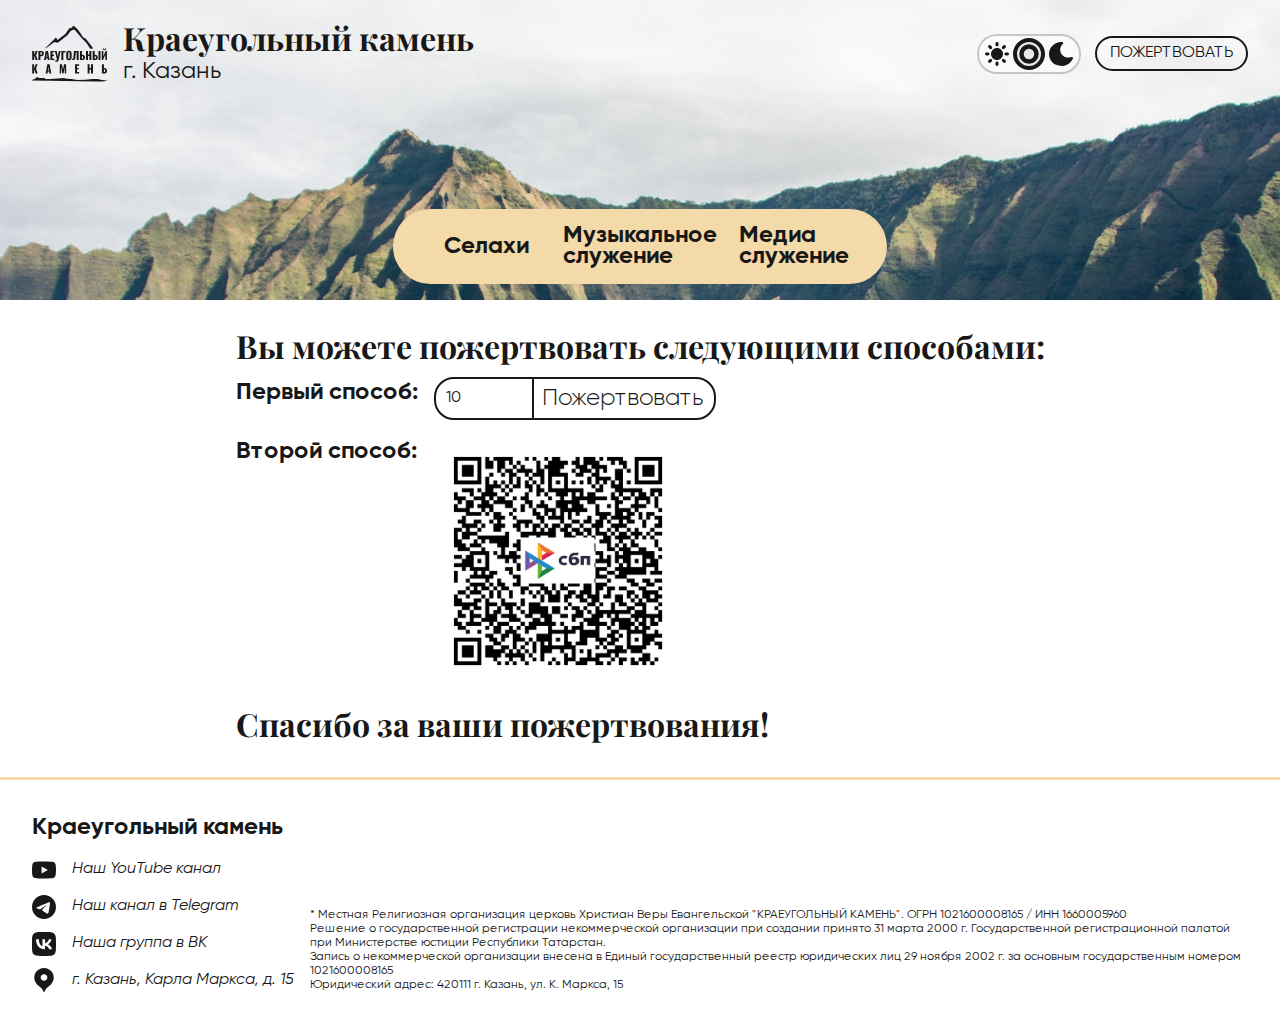
==== commit 7efcd582: "Add files via upload" ====
--- a/donate.html
+++ b/donate.html
@@ -39,120 +39,133 @@
                 );
             }
         </script>
+        <script type="text/javascript">
+            function fsubmit() {
+                oform = document.getElementById("fmain");
+                oform.submit();
+            }
+        </script>
         <!-- External styles -->
-        <link rel="stylesheet" href="files/css/style.css">
+        <link rel="stylesheet" href="files/css/style--new.css">
         <link rel="stylesheet" href="files/css/light.css" media="(prefers-color-scheme: light)">
         <link rel="stylesheet" href="files/css/dark.css" media="(prefers-color-scheme: dark)">
     </head>
 
 <body id="noselect">
     <div class="wrapper">
-        <header>
-            <div class="upper__header">
-                    <a class="header__logo__name" href="/index.html">
+        <header class="header">
+            <div class="container header__container">
+                <a class="header--left" href="index.html">
                         <svg class="logo" width="256" viewBox="0 0 256 256">
                             <path clip-rule="evenodd" d="M206.695 107.303L209.258 110.786L198.721 111.947L185.924 92.5724L169.395 75.376L146.333 47.8026L141.165 46.141L130.958 52.1563L122.986 63.1856L117.576 68.4101L87.9643 91.3395L78.5684 89.8884H74.867L49.9225 108.342L46.4158 109.719L45.825 109.045L49.5265 106.142L81.7004 73.3443L85.9711 80.02L87.3948 81.7614L101.062 71.0223L103.339 69.5711L114.728 60.2832L120.423 51.5757L124.81 46.141L126.531 41.7607H130.835L135.229 39.9659L141.165 33L146.333 36.7732L156.868 46.9318L164.555 57.3808L173.382 71.893L179.931 75.9565L183.917 77.4078L192.439 88.4991L196.16 93.9518L204.132 104.401L206.695 107.303ZM238.586 218.177L254.816 220.498V221.658L246.844 223.111L243.712 223.981H222.927L162.28 222.821L61.2028 221.079L0 220.477L0.556429 218.177L11.9454 213.533L13.6538 212.081L15.6469 208.307L25.3274 211.791H38.9943L43.5499 212.661L46.6818 214.984H64.6194L76.8626 213.823L98.7865 212.081L106.474 211.5L115.016 212.951L130.676 214.984H134.947L149.467 217.305L158.294 218.177L181.926 217.305L206.128 215.274H223.211L227.766 216.144L238.586 218.177ZM0.66 119.168H7.43941V131.541H8.12115L12.6281 119.168H19.3696L13.7643 133.815L19.559 150.391H12.5903L8.12115 136.783H7.43941V150.391H0.66V119.168ZM32.1517 119.168H21.85V150.391H28.6293V137.13H31.3563C34.159 137.13 36.3304 136.488 37.8707 135.203C39.4362 133.892 40.2189 131.567 40.2189 128.226C40.2189 125.297 39.5498 123.061 38.2115 121.519C36.8732 119.951 34.8533 119.168 32.1517 119.168ZM33.2501 131.348C32.8712 131.991 32.0885 132.312 30.9018 132.312H28.6293V124.025H30.864C32.1012 124.025 32.9091 124.358 33.288 125.027C33.6666 125.695 33.856 126.723 33.856 128.11C33.856 129.627 33.654 130.706 33.2501 131.348ZM46.7897 119.168H54.5161L60.2351 150.391H53.9858L52.9633 143.799H48.4563L47.3958 150.391H40.995L46.7897 119.168ZM52.3194 139.674L50.6908 127.494L49.0622 139.674H52.3194ZM76.7462 119.168H62.96V150.391H76.8219V145.727H69.7395V136.398H75.0796V131.618H69.7395V123.87H76.7462V119.168ZM79.2491 151.971C81.2185 152.022 82.6956 151.804 83.6804 151.316C84.6652 150.828 85.1575 149.954 85.1575 148.695C85.1575 148.309 85.0944 147.821 84.9681 147.23L78.075 119.168H84.3622L87.0132 132.004L88.2631 140.368L89.1721 131.965L91.4068 119.168H97.7696L91.4068 148.27C90.9018 150.66 90.2327 152.434 89.3994 153.59C88.5662 154.772 87.3794 155.569 85.8393 155.98C84.3243 156.391 82.1276 156.571 79.2491 156.52V151.971ZM114.428 119.168H100.225V150.391H107.004V124.294H114.428V119.168ZM126.049 150.855C122.741 150.855 120.38 149.994 118.966 148.272C117.552 146.524 116.845 143.955 116.845 140.563V128.96C116.845 125.568 117.552 123.024 118.966 121.328C120.38 119.606 122.741 118.745 126.049 118.745C129.381 118.745 131.755 119.606 133.169 121.328C134.608 123.049 135.328 125.593 135.328 128.96V140.563C135.328 143.955 134.608 146.524 133.169 148.272C131.755 149.994 129.381 150.855 126.049 150.855ZM126.049 145.959C127.008 145.959 127.639 145.638 127.942 144.995C128.245 144.327 128.397 143.428 128.397 142.297V127.264C128.397 126.107 128.245 125.208 127.942 124.566C127.639 123.923 127.008 123.602 126.049 123.602C125.139 123.602 124.534 123.936 124.231 124.604C123.927 125.247 123.776 126.133 123.776 127.264V142.297C123.776 143.428 123.915 144.327 124.193 144.995C124.47 145.638 125.089 145.959 126.049 145.959ZM140.029 144.955C139.499 145.366 138.514 145.559 137.075 145.534V150.39C137.529 150.416 138.173 150.429 139.007 150.429C141.809 150.429 143.816 149.954 145.028 149.003C146.266 148.026 147.074 146.562 147.452 144.608C147.831 142.63 148.185 139.238 148.513 134.432L149.119 124.448H152.49V150.39H159.231V119.168H142.983L141.999 133.121L141.885 134.702C141.607 138.531 141.355 141.101 141.128 142.411C140.926 143.696 140.559 144.544 140.029 144.955ZM163.67 119.168H170.448V132.351H171.964C177.974 132.351 180.978 135.357 180.978 141.371C180.978 143.786 180.561 145.662 179.728 146.998C178.921 148.309 177.809 149.208 176.395 149.697C175.007 150.159 173.314 150.391 171.319 150.391H163.67V119.168ZM171.358 145.881C172.545 145.881 173.404 145.534 173.933 144.84C174.463 144.146 174.729 143.054 174.729 141.563C174.729 140.15 174.489 139.058 174.009 138.287C173.529 137.516 172.621 137.13 171.282 137.13H170.448V145.881H171.358ZM191.115 119.168H184.335V150.391H191.115V136.745H195.848V150.391H202.665V119.168H195.848V131.811H191.115V119.168ZM207.07 119.168H213.85V132.351H215.364C221.398 132.351 224.416 135.357 224.416 141.371C224.416 143.786 223.999 145.662 223.166 146.998C222.358 148.309 221.26 149.208 219.87 149.697C218.482 150.159 216.778 150.391 214.758 150.391H207.07V119.168ZM226.992 119.168H233.77V150.391H226.992V119.168ZM214.796 145.881C215.982 145.881 216.841 145.534 217.372 144.84C217.901 144.146 218.166 143.054 218.166 141.563C218.166 140.15 217.927 139.058 217.447 138.287C216.968 137.516 216.058 137.13 214.719 137.13H213.85V145.881H214.796ZM243.5 119.168H238.16V150.391H242.287L250.28 132.197V150.391H255.733V119.168H251.339L243.5 137.054V119.168ZM243.083 115.121C244.169 116.149 245.62 116.663 247.438 116.663C249.256 116.663 250.696 116.136 251.756 115.082C252.843 114.029 253.385 112.551 253.385 110.649H249.901C249.901 111.6 249.699 112.307 249.295 112.769C248.916 113.232 248.297 113.463 247.438 113.463C246.556 113.463 245.923 113.245 245.545 112.808C245.166 112.345 244.977 111.626 244.977 110.649H241.493C241.493 112.577 242.022 114.067 243.083 115.121ZM0.66 164.723H7.43941V177.096H8.12115L12.6281 164.723H19.3696L13.7643 179.37L19.559 195.946H12.5903L8.12115 182.338H7.43941V195.946H0.66V164.723ZM60.026 164.723H52.2997L46.505 195.946H52.9057L53.9662 189.354H58.4732L59.4958 195.946H65.745L60.026 164.723ZM56.2008 173.049L57.8294 185.229H54.5723L56.2008 173.049ZM95.0152 164.723H102.287L105.658 182.878L109.294 164.723H116.3L116.831 195.946H112.021L111.453 175.169L107.892 195.946H103.613L99.8251 175.014L99.3707 195.946H94.485L95.0152 164.723ZM160.806 164.723H147.02V195.946H160.883V191.281H153.8V181.953H159.14V177.173H153.8V169.425H160.806V164.723ZM189.82 164.723H196.6V177.366H201.333V164.723H208.152V195.946H201.333V182.3H196.6V195.946H189.82V164.723ZM245.47 164.723H238.69V195.946H246.341C248.336 195.946 250.027 195.714 251.415 195.252C252.83 194.763 253.941 193.864 254.748 192.553C255.582 191.217 255.998 189.341 255.998 186.925C255.998 180.912 252.994 177.906 246.984 177.906H245.47V164.723ZM248.953 190.395C248.424 191.089 247.565 191.436 246.378 191.436H245.47V182.685H246.302C247.641 182.685 248.549 183.071 249.029 183.842C249.509 184.613 249.749 185.705 249.749 187.118C249.749 188.609 249.485 189.701 248.953 190.395Z"/>
                         </svg>
-                        <span class="name__region">
-                            <h1>Краеугольный камень</h1>
-                            <p>г. Казань</p>
-                        </span>   
+                        <div class="name-region">
+                            <h1 class="name">Краеугольный камень</h1>
+                            <p class="region">г. Казань</p>
+                        </div>   
                     </a>
-                    <div class="header__right">
-                        <fieldset class="switcher">
-                            <legend class="switcher__legend">Схема</legend>
-                            <input class="switcher__radio switcher__radio--light" type="radio" name="color-scheme" value="light" aria-label="Светлая">
-                            <input class="switcher__radio switcher__radio--auto" type="radio" name="color-scheme" value="auto" aria-label="Системная" checked>
-                            <input class="switcher__radio switcher__radio--dark" type="radio" name="color-scheme" value="dark" aria-label="Тёмная">
-                            <div class="switcher__status"></div>
-                        </fieldset>
-                        <a class="donate" href="/donate.html">
-                            Пожертвовать
-                        </a>
-                    </div>
+                <div class="header--right">
+                    <fieldset class="switcher">
+                        <legend class="switcher__legend">Схема</legend>
+                        <input class="switcher__radio switcher__radio--light" type="radio" name="color-scheme" value="light" aria-label="Светлая">
+                        <input class="switcher__radio switcher__radio--auto" type="radio" name="color-scheme" value="auto" aria-label="Системная" checked>
+                        <input class="switcher__radio switcher__radio--dark" type="radio" name="color-scheme" value="dark" aria-label="Тёмная">
+                        <div class="switcher__status"></div>
+                    </fieldset>
+                    <a class="donate" href="donate.html">
+                        Пожертвовать
+                    </a>
+                </div>
             </div>
-            <nav>
-                <div class="nav__bar">
-                    <ul class="nav__list">
-                        <li class="nav__item">
-                            <a href="/selahs.html">Селахи</a>
+            <nav class="nav">
+                <ul class="nav__list">
+                    <li class="nav__item">
+                        <a href="selahs.html">Селахи</a>
+                    </li>
+                    <li class="nav__item">
+                        <a href="music.html">Музыкальное<br>служение</a>
+                    </li>
+                    <li class="nav__item">
+                        <a href="">Медиа<br>служение</a>
+                    </li>
+                </ul>
+            </nav>
+        </header>
+        <main class="main">
+            <div class="container container__donate">
+                <h1 class="donate__heading">Вы можете пожертвовать следующими способами:</h1>
+                <div class="donate__site">
+                    <h2>Первый способ:</h2>
+                    <form class="donate-form" id="fmain" method="post" action="https://auth.robokassa.ru/Merchant/Index.aspx?MerchantLogin=Kornerstone&amp;InvoiceID=0&amp;Culture=ru&amp;Encoding=utf-8&amp;SignatureValue=e88379cd5cd616b0851831570cfbf6a5" target="_top">
+                        <input class="form__input" type="number" name="FreeOutSum" value="10" maxlength="10" placeholder="Введите сумму" required/>
+                        <button class="form__button">Пожертвовать</button>
+                        <!-- <input class="form__button" type="submit" value="Пожертвовать"> -->
+                    </form>	
+                </div>   
+                <div class="donate__qr">
+                    <h2>Второй способ:</h2>
+                    <img src="files/img/donate.jpg" alt="" class="qr">
+                </div>
+                <div class="extra__info">
+                    <h1>Спасибо за ваши пожертвования!</h1>
+                </div>
+            </div>
+        </main>
+        <footer class="footer">
+            <div class="container footer__container">
+                <div class="socials">
+                    <h2>Краеугольный камень</h2>
+                    <ul class="socials__list">
+                        <li class="socials__item">
+                            <a class="socials__item" href="https://www.youtube.com/kazanchurch">
+                                <svg class="socials__icon" width="128" viewBox="0 0 128 128">
+                                    <path d="M63.9603 19C63.9603 19 23.9551 19 13.9143 21.6214C8.53813 23.1307 4.11126 27.5785 2.60909 33.0596C5.94438e-05 43.1478 0 64.0397 0 64.0397C0 64.0397 5.94438e-05 85.011 2.60909 94.9404C4.11126 100.421 8.45906 104.79 13.9143 106.299C24.0342 109 63.9603 109 63.9603 109C63.9603 109 104.045 109 114.085 106.379C119.541 104.869 123.888 100.58 125.312 95.0199C128 85.011 128 64.1192 128 64.1192C128 64.1192 128.079 43.1478 125.312 33.0596C123.888 27.5785 119.541 23.2102 114.085 21.7804C104.045 19.0001 63.9603 19 63.9603 19V19ZM51.2313 44.7373L84.5166 64.0397L51.2313 83.2627V44.7373V44.7373Z"/>
+                                </svg>
+                                <img class="socials__icon socials__icon--color" src="files/icons/youtube--color.svg" alt="">
+                            Наш YouTube канал
+                            </a>  
                         </li>
-                        <li class="nav__item">
-                            <a href="/music.html">Музыкальное<br>служение</a>
+                        <li class="socials__item">
+                            <a class="socials__item" href="https://t.me/kkn_kzn">
+                                <svg class="socials__icon" width="128" viewBox="0 0 128 128">
+                                    <path fill-rule="evenodd" clip-rule="evenodd" d="M128 64C128 99.3461 99.3461 128 64 128C28.6539 128 0 99.3461 0 64C0 28.6539 28.6539 0 64 0C99.3461 0 128 28.6539 128 64ZM42.8573 58.1373C36.4461 60.9365 29.8589 63.8128 23.8353 67.1307C20.6901 69.4336 24.8703 71.0627 28.7923 72.5907C29.4157 72.8336 30.0325 73.0739 30.6125 73.3139C31.0952 73.4624 31.5859 73.6187 32.0832 73.7771C36.4451 75.1667 41.3085 76.7163 45.5432 74.3853C52.4995 70.3893 59.064 65.7696 65.6237 61.1533C67.7728 59.6408 69.9213 58.1288 72.0829 56.6392C72.1843 56.5744 72.2984 56.5003 72.4235 56.4195C74.2648 55.2256 78.4064 52.5411 76.8744 56.2403C73.252 60.2019 69.3717 63.7085 65.4707 67.2347C62.8413 69.6109 60.2024 71.996 57.6264 74.5347C55.3829 76.3576 53.0531 80.0235 55.5653 82.5763C61.3517 86.6269 67.2285 90.5795 73.1019 94.5299C75.0131 95.8152 76.9243 97.1005 78.8315 98.3891C82.064 100.97 87.116 98.8821 87.8267 94.8493C88.1427 92.9941 88.46 91.1392 88.7773 89.284C90.5309 79.0315 92.2851 68.7752 93.8347 58.4893C94.0453 56.8757 94.284 55.2624 94.5229 53.6483C95.1019 49.736 95.6816 45.8189 95.8627 41.8856C95.396 37.9603 90.6365 38.8235 87.988 39.7061C74.3741 44.8864 60.8963 50.4507 47.4717 56.1131C45.9509 56.7867 44.4093 57.4597 42.8573 58.1373Z"/>
+                                </svg>                            
+                                <img class="socials__icon socials__icon--color" src="files/icons/telegram--color.svg" alt="">
+                                Наш канал в Telegram
+                            </a>                   
                         </li>
-                        <li class="nav__item">
-                            <a href="">Медиа<br>служение</a>
+                        <li class="socials__item">
+                            <a class="socials__item" href="https://vk.com/kkn_kzn">
+                                <svg class="socials__icon" width="128" viewBox="0 0 128 128">
+                                    <path fill-rule="evenodd" clip-rule="evenodd" d="M8.99768 8.99768C0 17.9954 0 32.4768 0 61.44V66.56C0 95.5232 0 110.005 8.99768 119.002C17.9954 128 32.4768 128 61.44 128H66.56C95.5232 128 110.005 128 119.002 119.002C128 110.005 128 95.5232 128 66.56V61.44C128 32.4768 128 17.9954 119.002 8.99768C110.005 0 95.5232 0 66.56 0H61.44C32.4768 0 17.9954 0 8.99768 8.99768ZM21.6003 38.9336C22.2937 72.2136 38.9336 92.2136 68.1069 92.2136H69.7605V73.1736C80.4805 74.2403 88.5867 82.0803 91.84 92.2136H106.987C102.827 77.0669 91.8931 68.6936 85.0664 65.4936C91.8931 61.5469 101.493 51.9469 103.786 38.9336H90.0261C87.0395 49.4936 78.1872 59.0936 69.7605 60.0003V38.9336H56V75.8403C47.4667 73.7069 36.6936 63.3603 36.2136 38.9336H21.6003Z"/>
+                                </svg>                                
+                                <img class="socials__icon socials__icon--color" src="files/icons/vk--color.svg" alt="">
+                                Наша группа в ВК
+                            </a>
+                        </li>
+                        <li class="socials__item">
+                            <a class="socials__item" href="https://yandex.ru/maps/43/kazan/house/ulitsa_karla_marksa_15/YEAYdwZlSE0FQFtvfXt4dn5kZA==/?ll=49.113216%2C55.799311&z=16">
+                                <svg class="socials__icon" width="128" viewBox="0 0 128 128" fill="none" xmlns="http://www.w3.org/2000/svg">
+                                    <path fill-rule="evenodd" clip-rule="evenodd" d="M12 51.2C12 22.9222 35.2804 0 64 0C92.7196 0 116 22.9222 116 51.2C116 65.3338 110.184 78.1312 100.777 87.3958C98.3215 89.8149 94.9973 92.5161 91.4017 95.4378C81.219 103.712 68.8608 113.754 67.9 124.16C67.7051 126.271 66.1528 128 64 128C61.8472 128 60.2949 126.271 60.1 124.16C59.1392 113.754 46.781 103.712 36.5983 95.4378C33.0027 92.5161 29.6785 89.8149 27.223 87.3958C17.8162 78.1312 12 65.3338 12 51.2ZM82 50.5C82 60.1649 73.9413 68 64.0001 68C54.059 68 46 60.1649 46 50.5C46 40.835 54.059 33 64.0001 33C73.9413 33 82 40.835 82 50.5Z" fill="#181818"/>
+                                </svg>                                
+                                <img class="socials__icon socials__icon--color" src="files/icons/yandex-maps--color.svg" alt="">
+                                г. Казань, Карла Маркса, д. 15
+                            </a>
                         </li>
                     </ul>
                 </div>
-            </nav>
-        </header>
-    <main>
-        <div class="content content__donate">
-            <h1>Вы можете пожертвовать следующими способами:</h1>
-            <div class="site__donate">
-                <h2>Первый способ:</h2>
-                <iframe width="450" height="58" style="border:0;width:450px;height:58px;overflow:hidden;background-color:transparent;" allowtransparency="true" src="https://auth.robokassa.ru/Merchant/PaymentForm/FormFLS.if?MerchantLogin=Kornerstone&amp;InvoiceID=0&amp;Culture=ru&amp;Encoding=utf-8&amp;DefaultSum=100&amp;SignatureValue=e88379cd5cd616b0851831570cfbf6a5"></iframe>
-            </div>   
-            <div class="qr__donate">
-                <h2>Второй способ:</h2>
-                <img src="files/img/donate.jpg" alt="" class="qr">
+                <div class="copy" id="trueselect">
+                    <p>
+                        * Местная Религиозная организация церковь Христиан Веры Евангельской "КРАЕУГОЛЬНЫЙ КАМЕНЬ".
+                        ОГРН 1021600008165 / ИНН 1660005960
+                        <br>Решение о государственной регистрации некоммерческой организации при создании принято 31 марта 2000 г. Государственной регистрационной палатой при Министерстве юстиции Республики Татарстан.
+                        <br>Запись о некоммерческой организации внесена в Единый государственный реестр юридических лиц 29 ноября 2002 г. за основным государственным номером 1021600008165
+                        <br>Юридический адрес: 420111 г. Казань, ул. К. Маркса, 15    
+                    </p>
+                </div>
             </div>
-        </div>
-    </main>
-    <footer>
-        <div class="footer__content">
-            <div class="footer__socials">
-                <h3>Краеугольный камень</h3>
-                <ul class="footer__socials__list">
-                    <li class="footer__socials__item">
-                        <a class="footer__socials__item socials__item__link" href="https://www.youtube.com/kazanchurch">
-                            <svg class="socials__logo" width="128" viewBox="0 0 128 128">
-                                <path d="M63.9603 19C63.9603 19 23.9551 19 13.9143 21.6214C8.53813 23.1307 4.11126 27.5785 2.60909 33.0596C5.94438e-05 43.1478 0 64.0397 0 64.0397C0 64.0397 5.94438e-05 85.011 2.60909 94.9404C4.11126 100.421 8.45906 104.79 13.9143 106.299C24.0342 109 63.9603 109 63.9603 109C63.9603 109 104.045 109 114.085 106.379C119.541 104.869 123.888 100.58 125.312 95.0199C128 85.011 128 64.1192 128 64.1192C128 64.1192 128.079 43.1478 125.312 33.0596C123.888 27.5785 119.541 23.2102 114.085 21.7804C104.045 19.0001 63.9603 19 63.9603 19V19ZM51.2313 44.7373L84.5166 64.0397L51.2313 83.2627V44.7373V44.7373Z"/>
-                            </svg>
-                            <img class="socials__logo--color" src="/files/icons/youtube--color.svg" alt="">
-                        Наш YouTube канал
-                        </a>  
-                    </li>
-                    <li class="footer__socials__item">
-                        <a class="footer__socials__item socials__item__link" href="https://t.me/kkn_kzn">
-                            <svg class="socials__logo" width="128" viewBox="0 0 128 128">
-                                <path fill-rule="evenodd" clip-rule="evenodd" d="M128 64C128 99.3461 99.3461 128 64 128C28.6539 128 0 99.3461 0 64C0 28.6539 28.6539 0 64 0C99.3461 0 128 28.6539 128 64ZM42.8573 58.1373C36.4461 60.9365 29.8589 63.8128 23.8353 67.1307C20.6901 69.4336 24.8703 71.0627 28.7923 72.5907C29.4157 72.8336 30.0325 73.0739 30.6125 73.3139C31.0952 73.4624 31.5859 73.6187 32.0832 73.7771C36.4451 75.1667 41.3085 76.7163 45.5432 74.3853C52.4995 70.3893 59.064 65.7696 65.6237 61.1533C67.7728 59.6408 69.9213 58.1288 72.0829 56.6392C72.1843 56.5744 72.2984 56.5003 72.4235 56.4195C74.2648 55.2256 78.4064 52.5411 76.8744 56.2403C73.252 60.2019 69.3717 63.7085 65.4707 67.2347C62.8413 69.6109 60.2024 71.996 57.6264 74.5347C55.3829 76.3576 53.0531 80.0235 55.5653 82.5763C61.3517 86.6269 67.2285 90.5795 73.1019 94.5299C75.0131 95.8152 76.9243 97.1005 78.8315 98.3891C82.064 100.97 87.116 98.8821 87.8267 94.8493C88.1427 92.9941 88.46 91.1392 88.7773 89.284C90.5309 79.0315 92.2851 68.7752 93.8347 58.4893C94.0453 56.8757 94.284 55.2624 94.5229 53.6483C95.1019 49.736 95.6816 45.8189 95.8627 41.8856C95.396 37.9603 90.6365 38.8235 87.988 39.7061C74.3741 44.8864 60.8963 50.4507 47.4717 56.1131C45.9509 56.7867 44.4093 57.4597 42.8573 58.1373Z"/>
-                            </svg>                            
-                            <img class="socials__logo--color" src="/files/icons/telegram--color.svg" alt="">
-                            Наш канал в Telegram
-                        </a>                   
-                    </li>
-                    <li class="footer__socials__item">
-                        <a class="footer__socials__item socials__item__link" href="https://vk.com/kkn_kzn">
-                            <svg class="socials__logo" width="128" viewBox="0 0 128 128">
-                                <path fill-rule="evenodd" clip-rule="evenodd" d="M8.99768 8.99768C0 17.9954 0 32.4768 0 61.44V66.56C0 95.5232 0 110.005 8.99768 119.002C17.9954 128 32.4768 128 61.44 128H66.56C95.5232 128 110.005 128 119.002 119.002C128 110.005 128 95.5232 128 66.56V61.44C128 32.4768 128 17.9954 119.002 8.99768C110.005 0 95.5232 0 66.56 0H61.44C32.4768 0 17.9954 0 8.99768 8.99768ZM21.6003 38.9336C22.2937 72.2136 38.9336 92.2136 68.1069 92.2136H69.7605V73.1736C80.4805 74.2403 88.5867 82.0803 91.84 92.2136H106.987C102.827 77.0669 91.8931 68.6936 85.0664 65.4936C91.8931 61.5469 101.493 51.9469 103.786 38.9336H90.0261C87.0395 49.4936 78.1872 59.0936 69.7605 60.0003V38.9336H56V75.8403C47.4667 73.7069 36.6936 63.3603 36.2136 38.9336H21.6003Z"/>
-                            </svg>                                
-                            <img class="socials__logo--color" src="/files/icons/vk--color.svg" alt="">
-                            Наша группа в ВК
-                        </a>
-                    </li>
-                    <li class="footer__socials__item">
-                        <a class="footer__socials__item socials__item__link" href="https://yandex.ru/maps/43/kazan/house/ulitsa_karla_marksa_15/YEAYdwZlSE0FQFtvfXt4dn5kZA==/?ll=49.113216%2C55.799311&z=16">
-                            <svg class="socials__logo" width="128" viewBox="0 0 128 128" fill="none" xmlns="http://www.w3.org/2000/svg">
-                                <path fill-rule="evenodd" clip-rule="evenodd" d="M12 51.2C12 22.9222 35.2804 0 64 0C92.7196 0 116 22.9222 116 51.2C116 65.3338 110.184 78.1312 100.777 87.3958C98.3215 89.8149 94.9973 92.5161 91.4017 95.4378C81.219 103.712 68.8608 113.754 67.9 124.16C67.7051 126.271 66.1528 128 64 128C61.8472 128 60.2949 126.271 60.1 124.16C59.1392 113.754 46.781 103.712 36.5983 95.4378C33.0027 92.5161 29.6785 89.8149 27.223 87.3958C17.8162 78.1312 12 65.3338 12 51.2ZM82 50.5C82 60.1649 73.9413 68 64.0001 68C54.059 68 46 60.1649 46 50.5C46 40.835 54.059 33 64.0001 33C73.9413 33 82 40.835 82 50.5Z" fill="#181818"/>
-                            </svg>                                
-                            <img class="socials__logo--color" src="/files/icons/yandex-maps--color.svg" alt="">
-                            г. Казань, Карла Маркса, д. 15
-                        </a>
-                    </li>
-                </ul>
-            </div>
-            <p class="footer__copy" id="trueselect">
-                * Местная Религиозная организация церковь Христиан Веры Евангельской "КРАЕУГОЛЬНЫЙ КАМЕНЬ".<br>ОГРН 1021600008165 / ИНН 1660005960
-                Решение о государственной регистрации некоммерческой организации при создании принято 31 марта 2000 г. Государственной регистрационной палатой при Министерстве юстиции Республики Татарстан.
-                Запись о некоммерческой организации внесена в Единый государственный реестр юридических лиц 29 ноября 2002 г. за основным государственным номером 1021600008165
-                <br>Юридический адрес: 420111 г. Казань, ул. К. Маркса, 15
-            </p>
-        </div>
-    </footer>
+        </footer>
     </div>
-    <script src="/files/js/tabs.js"></script>
-    <script src="/files/js/switcher.js"></script>
+    <script src="files/js/switcher.js"></script>
 </body>
 </html>--- a/files/css/style--new.css
+++ b/files/css/style--new.css
@@ -0,0 +1,873 @@
+@import url('https://fonts.googleapis.com/css2?family=Playfair+Display:wght@700&display=swap');
+/* @import url('https://fonts.googleapis.com/css2?family=Playfair+Display:wght@400&display=swap'); */
+
+@font-face {
+    font-family: "Gilroy";
+    font-style: normal;
+    font-weight: 400;
+    /* Браузер сначала попробует найти шрифт локально */
+    src: local("Gilroy-Regular"),
+         /* Если не получилось, загрузит woff2 */
+         url("/files/fonts/woff2/gilroy/Gilroy-Regular.woff2") format("woff2"),
+         /* Если браузер не поддерживает woff2, загрузит woff */
+         url("/files/fonts/woff/gilroy/Gilroy-Regular.woff") format("woff");
+}
+
+@font-face {
+    font-family: "Gilroy";
+    font-style: italic;
+    font-weight: 400;
+    /* Браузер сначала попробует найти шрифт локально */
+    src: local("Gilroy-RegularItalic"),
+         /* Если не получилось, загрузит woff2 */
+         url("/files/fonts/woff2/gilroy/Gilroy-RegularItalic.woff2") format("woff2"),
+         /* Если браузер не поддерживает woff2, загрузит woff */
+         url("/files/fonts/woff/gilroy/Gilroy-RegularItalic.woff") format("woff");
+}
+
+@font-face {
+    font-family: "Gilroy";
+    font-style: normal;
+    font-weight: 700;
+    /* Браузер сначала попробует найти шрифт локально */
+    src: local("Gilroy-Bold"),
+         /* Если не получилось, загрузит woff2 */
+         url("/files/fonts/woff2/gilroy/Gilroy-Bold.woff2") format("woff2"),
+         /* Если браузер не поддерживает woff2, загрузит woff */
+         url("/files/fonts/woff/gilroy/Gilroy-Bold.woff") format("woff");
+}
+
+@font-face {
+    font-family: "Gilroy";
+    font-style: normal;
+    font-weight: 300;
+    /* Браузер сначала попробует найти шрифт локально */
+    src: local("Gilroy-Light"),
+         /* Если не получилось, загрузит woff2 */
+         url("/files/fonts/woff2/gilroy/Gilroy-Light.woff2") format("woff2"),
+         /* Если браузер не поддерживает woff2, загрузит woff */
+         url("/files/fonts/woff/gilroy/Gilroy-Light.woff") format("woff");
+}
+
+@font-face {
+    font-family: "Gilroy";
+    font-style: italic;
+    font-weight: 300;
+    /* Браузер сначала попробует найти шрифт локально */
+    src: local("Gilroy-LightItalic"),
+         /* Если не получилось, загрузит woff2 */
+         url("/files/fonts/woff2/gilroy/Gilroy-LightItalic.woff2") format("woff2"),
+         /* Если браузер не поддерживает woff2, загрузит woff */
+         url("/files/fonts/woff/gilroy/Gilroy-LightItalic.woff") format("woff");
+}
+
+
+*, *:before, *:after {
+    box-sizing: border-box;
+}
+
+* {
+    margin: 0;
+    padding: 0;
+   }
+
+#noselect {
+    -webkit-touch-callout: none; /* iOS Safari */
+      -webkit-user-select: none; /* Safari */
+       -khtml-user-select: none; /* Konqueror HTML */
+         -moz-user-select: none; /* Old versions of Firefox */
+          -ms-user-select: none; /* Internet Explorer/Edge */
+              user-select: none; /* Non-prefixed version, currently
+                                    supported by Chrome, Edge, Opera and Firefox */
+}
+
+#trueselect {
+    -webkit-touch-callout: text; /* iOS Safari */
+      -webkit-user-select: text; /* Safari */
+       -khtml-user-select: text; /* Konqueror HTML */
+         -moz-user-select: text; /* Old versions of Firefox */
+          -ms-user-select: text; /* Internet Explorer/Edge */
+              user-select: text; /* Non-prefixed version, currently
+                                    supported by Chrome, Edge, Opera and Firefox */
+}
+
+:root {
+    /* Main settings */
+    --content-width: 1200px;
+    --container-offset: 2rem;
+    --gap: 1rem;
+    /* Text sizes */
+    --large: 32px;
+    --medium: 24px;
+    --small: 16px;
+    --x-small: 12px;
+    --mob-small: 10px;
+    /* Fonts */
+    --main-font: "Playfair Display";
+    --accent-font: "Gilroy";
+    --bold: 700;
+    --light: 300;
+    /* Colors */
+    /* Light mode */
+    --main-light: #FFFFFF;
+    --text-light: #181818;
+    --block-light: #F3DAA8;
+    /* Dark mode */
+    --main-dark: #282828;
+    --text-dark: #FFFFFF;
+    --block-dark: #574E64;
+}
+
+/* General */
+
+html, body {
+    height: 100%;
+    transition: 0.2s;
+}
+
+input[type="number"]::-webkit-outer-spin-button,
+input[type="number"]::-webkit-inner-spin-button {
+    -webkit-appearance: none;
+}
+
+input[type='number'],
+input[type="number"]:hover,
+input[type="number"]:focus {
+    appearance: none;
+    -moz-appearance: textfield;
+}
+
+.wrapper {
+    display: flex;
+    flex-direction: column;
+    min-width: 100%;
+    min-height: 100%;
+}
+
+.container {
+    margin: var(--container-offset);
+    display: flex;
+}
+
+a {
+    text-decoration: none;
+}
+
+ul, li {
+    list-style: none;
+}
+
+img {
+    width: 100%;
+}
+
+h1 {
+    font-family: var(--main-font);
+}
+
+h2, p {
+    font-family: var(--accent-font);
+}
+
+h1 {
+    font-size: var(--large);
+}
+
+h2 {
+    font-size: var(--medium);
+}
+
+button {
+    border: none;
+    outline: none;
+    padding: 0;
+    border: none;
+    color: inherit;
+    background-color: transparent;
+    cursor: pointer;
+}
+
+/* SWITCHER START*/
+
+.switcher {
+    position: relative;
+    z-index: 0;
+    margin: 0;
+    padding: 2px;
+    display: grid;
+    grid-template-columns: 1fr 1fr 1fr;
+    border: none;
+    }
+    
+    /* Switcher Legend */
+    
+    .switcher__legend {
+    position: absolute;
+    opacity: 0;
+    pointer-events: none;
+    }
+    
+    /* Switcher Radio */
+    
+    .switcher__radio {
+    -webkit-appearance: none;
+    appearance: none;
+    margin: 0;
+    width: 32px;
+    height: 32px;
+    background-position: center;
+    background-repeat: no-repeat;
+    background-size: 24px;
+    transition: filter 0.1s ease-in;
+    }
+    
+    .switcher__radio:focus {
+    outline: none;
+    }
+    
+    .switcher__radio--light {
+    background-image: url('../../files/icons/light.svg');
+    }
+    
+    .switcher__radio--auto {
+    background-image: url('../../files/icons/auto.svg');
+    }
+    
+    .switcher__radio--dark {
+    background-image: url('../../files/icons/dark.svg');
+    }
+    
+    /* Switcher Status */
+    
+    .switcher__status {
+    position: absolute;
+    top: 0;
+    right: 0;
+    bottom: 0;
+    left: 0;
+    z-index: -1;
+    box-shadow: 0 0 0 2px rgb(0 0 0 / 0.2);
+    border-radius: 18px;
+    background-color: rgb(255 255 255 / 0.5);
+    background-repeat: no-repeat;
+    background-image: url('../../files/icons/status.svg');
+    background-size: 32px;
+    background-position: center;
+    transition: background-position 0.1s ease-in;
+    }
+    
+    .switcher__radio:focus-visible ~ .switcher__status {
+    box-shadow: 0 0 0 2px black;
+    }
+    
+    .switcher__radio--light:checked ~ .switcher__status {
+    background-position: left 2px center;
+    }
+    
+    .switcher__radio--auto:checked ~ .switcher__status {
+    background-position: center center;
+    }
+    
+    .switcher__radio--dark:checked ~ .switcher__status {
+    background-position: right 2px center;
+    }
+    
+    /* SWITCHER END */
+
+/* Header */
+
+.header {
+    width: 100%;
+    height: 300px;
+    background-position: center;
+    background-size: cover;
+    display: flex;
+    flex-direction: column;
+    justify-content: space-between;
+}
+
+.header__container {
+    justify-content: space-between;
+    margin-top: 1rem;
+}
+
+.header--left {
+    display: flex;
+    align-items: center;
+    column-gap: var(--gap);
+}
+
+.logo {
+    width: 75px;
+}
+
+.name-region {
+    margin-top: -6px;
+}
+
+.name {
+    font-family: var(--main-font);
+    font-size: var(--large);
+}
+
+.region {
+    font-family: var(--accent-font);
+    font-size: var(--medium);
+    margin-top: -2px;
+}
+
+.header--right {
+    display: flex;
+    align-items: center;
+    column-gap: var(--gap);
+}
+
+.donate {
+    font-family: var(--accent-font);
+    font-size: var(--small);
+    padding: 0.4rem 0.8rem;
+    border-radius: 5rem;
+    text-transform: uppercase;
+}
+
+.nav {
+    margin: 0 auto;
+    margin-bottom: 1rem;
+    padding: 1rem;
+    border-radius: 5rem;
+}
+
+.nav__list {
+    display: grid;
+    grid-template-columns: 1fr 1fr 1fr;
+    align-items: center;
+    justify-items: center;
+}
+
+.nav__item {
+    font-family: var(--accent-font);
+    font-size: var(--medium);
+    line-height: 90%;
+    font-weight: var(--bold);
+    transition: 0.3s;
+}
+
+.nav__item:hover {
+    transform: scale(95%);
+    transition: 0.3s;
+}
+
+
+/* Main */
+
+.main {
+    flex: 1 0 auto;
+    display: flex;
+    justify-content: center;
+}
+
+.main__container {
+    flex-direction: column;
+    row-gap: 2rem;
+    align-items: center;
+    max-width: var(--content-width);
+}
+
+.tab__list {
+    display: flex;
+}
+
+.tab__btn{
+    font-family: "Playfair Display";
+    font-size: var(--large);
+    padding: 0.4rem 1rem;
+    transition: 0.2s;
+    border-radius: 50px;
+}
+
+.tab__btn:hover {
+    transition: 0.3s;
+    transform: scale(95%);
+}
+
+.tab__content {
+    display: flex;
+    flex-direction: column;
+    max-width: var(--content-width);
+    gap: var(--gap);
+    min-height: 300px;
+}
+
+.tab__content:not(.tab__content--active) {
+    display: none;
+}
+
+.stream {
+    width: 80%;
+}
+
+.carousel {
+    display: grid;
+    grid-template-columns: repeat(4, 1fr);
+    column-gap: var(--gap);
+}
+
+.carousel__item {
+    display: flex;
+    transition: 0.2s ease-in-out;
+}
+
+.carousel__item--active, .carousel__item:hover {
+    border: 5px solid var(--block-light);
+}
+
+.schedule-news {
+    display: grid;
+    grid-template-columns: 1fr 1fr;
+}
+
+.schedule, .news {
+    display: flex;
+    flex-direction: column;
+}
+
+.schedule__item--event {
+    margin-left: 0.5rem;
+}
+
+.news__list, .schedule__list {
+    font-family: var(--accent-font);
+    min-height: 400px;
+    display: flex;
+    flex-direction: column;
+    justify-content: center;
+    row-gap: var(--gap);
+    padding: 1rem 0 1rem 0;
+}
+
+.news__item {
+    list-style: decimal;
+    margin-left: 1rem;
+}
+
+.article-list {
+    display: grid;
+    grid-template-columns: 2fr 1fr;
+    min-height: auto;
+}
+
+.article {
+    display: flex;
+    flex-direction: column;
+    align-items: flex-start;
+    gap: var(--gap);
+    padding: var(--gap);
+    border-radius: 1rem;
+}
+
+.main__article {
+    background-color: var(--block-light);
+}
+
+.article__heading {
+    line-height: 100%;
+}
+
+.article__text {
+    flex: 1 1 auto;
+}
+
+.article__link {
+    text-decoration: underline;
+    font-family: var(--accent-font);
+    font-weight: var(--bold);
+    font-size: var(--medium);
+    transition: 0.3s;
+}
+
+.article__link:hover {
+    transition: 0.3s;
+    transform: scale(95%);
+}
+
+/* Selah */
+
+.container__selah {
+    flex-direction: column;
+    row-gap: var(--container-offset);
+    align-items: center;
+}
+
+.tab--6, .tab--7, .tab--8, .tab--9 {
+    row-gap: var(--container-offset);
+}
+
+.heading__selah {
+    display: flex;
+    align-items: center;
+    justify-content: center;
+    padding: var(--container-offset);
+    background-repeat: no-repeat;
+    background-size: cover;
+    background-position: center;
+    /* height: 150px; */
+    color: var(--text-dark);
+    border-radius: 1rem;
+}
+
+.heading__summer {
+    background-image: url('../../files/img/bg/summer__bg.jpg');
+}
+
+.heading__family {
+    background-image: url('../../files/img/bg/family__bg.jpg');
+}
+
+.heading__pastor {
+    background-image: url('../../files/img/bg/pastor__bg.jpg');
+}
+
+.heading__lider {
+    background-image: url('../../files/img/bg/lider__bg.jpg');
+}
+
+.selah__list{
+    width: 100%;
+    display: flex;
+    row-gap: var(--gap);
+    flex-direction: column;
+    justify-content: center;
+    flex: 1;
+    max-width: var(--content-width);
+    font-family: var(--accent-font);
+    font-size: var(--large);
+    font-weight: var(--bold);
+}
+
+.selah__item a {
+    padding: 1rem 2rem;
+    display: flex;
+    justify-content: center;
+    align-items: center;
+    border-radius: 3rem;
+    transition: 0.4s;
+}
+
+.selah__item a:hover {
+    transform: scale(95%);
+    transition: 0.4s;
+}
+
+/* Music */
+
+.container__music {
+    flex-direction: column;
+    align-items: center;
+    row-gap: var(--gap);
+}
+
+.heading__music {
+    display: flex;
+    flex-direction: column;
+    justify-content: space-between;
+    row-gap: var(--gap);
+    width: 100%;
+    max-width: var(--content-width);
+}
+
+.heading__music h1 {
+    margin-top: -6px;
+}
+
+.album__list {
+    max-width: var(--content-width);
+    width: 100%;
+    display: grid;
+    grid-template-columns: 1fr 1fr 1fr 1fr;
+    gap: var(--gap);
+}
+
+.album__list img {
+    border-radius: 1rem;
+}
+
+.album__list a, .album__item {
+    display: flex;
+    align-items: center;
+    justify-content: center;
+    transition: 0.3s;
+}
+
+.album__link {
+    display: none;
+}
+
+.album__list a:hover {
+    transition: 0.3s;
+    transform: scale(95%);
+}
+
+.album__item:hover {
+    transition: 0.3s;
+    transform: scale(95%);
+}
+
+.div {
+    position: relative;
+}
+
+.album__item:hover .album__link{
+    display: block;
+    width: 50px;
+    position: absolute;
+}
+
+.album__link--yandex {
+    left: 150%;
+}
+.album__link--apple {
+    left: 300%;
+}
+
+.extra__info {
+    display: flex;
+    flex-direction: column;
+    width: 100%;
+    max-width: var(--content-width);
+    font-size: var(--small-medium);
+    row-gap: var(--gap);
+}
+
+.extra__info a {
+    width: max-content;
+}
+
+
+/* Donate */
+
+.container__donate {
+    flex-direction: column;
+    max-width: var(--content-width);
+    row-gap: var(--gap);
+}
+
+.donate__heading {
+    line-height: 90%;
+}
+
+.donate__site, .donate-form {
+    display: flex;
+}
+
+.donate__site {
+    gap: var(--gap);
+}
+
+.form__input {
+    padding: 10px;
+    border: 2px solid var(--text-light);
+    border-radius: 20px 0px 0px 20px;
+    /* box-shadow:0 0 15px 4px rgba(0,0,0,0.06); */
+    font: normal var(--small)/1.2 var(--accent-font);
+    width: 100px;
+    transition: 0.2s ease-in-out;
+    /* text-align: right; */
+    outline: none;
+    background-color: transparent;
+}
+
+.form__button {
+    padding: 5px 10px 5px 8px;
+    border-radius: 0px 20px 20px 0px;
+    font: 300 var(--medium) var(--accent-font);
+    margin-left: -2px;
+    transition: 0.2s ease-in-out;
+    border: 2px solid var(--text-light);
+    /* background-color: white; */
+}
+
+.form__button:hover {
+    background-color: var(--block-light);
+}
+
+.donate__qr {
+    display: flex;
+    column-gap: var(--gap);
+}
+
+.qr {
+    width: 250px;
+}
+
+
+/* Footer */
+
+.footer {
+    flex: 0 0 auto;
+}
+
+.footer__container {
+    column-gap: var(--gap);
+    align-items: flex-end;
+    justify-content: center;
+}
+
+.socials {
+    display: flex;
+    flex-direction: column;
+    row-gap: var(--gap);
+}
+
+.socials__list {
+    display: flex;
+    flex-direction: column;
+    row-gap: 0.8rem;
+    width: max-content;
+}
+
+.socials__item {
+    display: flex;
+    align-items: center;
+    font-family: var(--accent-font);
+    font-size: var(--small);
+    font-style: italic;
+    column-gap: var(--gap);
+    transition: 0.3s ease-in-out;
+    width: fit-content;
+}
+
+.socials__item:hover {
+    transform: scale(95%);
+}
+
+.socials__item:hover .socials__icon{
+    display: none;
+}
+
+.socials__item:hover .socials__icon--color{
+    display: block;
+}
+
+.socials__icon {
+    width: 24px;
+}
+
+.socials__icon--color {
+    display: none;
+}
+
+.copy {
+    font-size: var(--x-small);
+}
+
+
+
+.video {
+    position: relative;
+    width: 100%;
+    height: 0;
+    padding-bottom: 56.25%;
+    background-color: #000000;
+}
+
+.video__link {
+    position: absolute;
+    top: 0;
+    left: 0;
+    width: 100%;
+    height: 100%;
+}
+
+.video__media {
+    position: absolute;
+    top: 0;
+    left: 0;
+    width: 100%;
+    height: 100%;
+    border: none;
+}
+
+.video__button {
+    position: absolute;
+    top: 50%;
+    left: 50%;
+    z-index: 1;
+    display: none;
+    padding: 0;
+    width: 68px;
+    height: 48px;
+    border: none;
+    background-color: transparent;
+    transform: translate(-50%, -50%);
+    cursor: pointer;
+}
+
+.video__button-shape {
+    fill: #212121;
+    fill-opacity: 0.8;
+}
+
+.video__button-icon {
+    fill: #ffffff;
+}
+
+.video__button:focus {
+    outline: none;
+}
+
+.video:hover .video__button-shape,
+.video__button:focus .video__button-shape {
+    fill: #ff0000;
+    fill-opacity: 1;
+}
+
+/* Enabled */
+
+.video--enabled {
+    cursor: pointer;
+}
+
+.video--enabled .video__button {
+    display: block;
+}
+
+
+
+
+
+/* @Media */
+
+@media screen and (width <= 800px) {
+    .name-region {
+        display: none;
+    }
+    .tab__list {
+        display: flex;
+        flex-direction: column;
+        align-items: flex-start;
+    }
+    .tab-2 {
+        grid-template-columns: 1fr;
+    }
+    .tab-3 {
+        grid-template-columns: 1fr;
+    }
+    .news__list, .schedule__list {
+        min-height: auto;
+    }
+    .main__container {
+        align-items: flex-start;
+    }
+    .container__selah {
+        align-items: flex-start;
+    }
+    .footer--right {
+        font-size: var(--mob-small);
+    }
+    .album__list {
+        grid-template-columns: 1fr 1fr;
+    }
+    .donate__qr, .donate__site {
+        flex-direction: inherit;
+    }
+}--- a/files/css/light.css
+++ b/files/css/light.css
@@ -3,7 +3,7 @@
     color: var(--text-light);
 }
 
-a, .selah__item a{
+a, .selah__item a, .form__input{
     color: var(--text-light);
 }
 
@@ -12,14 +12,14 @@
 }
 
 header {
-    background-image: url(/files/img/bg/header.jpg);
+    background-image: url('../../files/img/bg/header.jpg');
 }
 
-nav, .tab__btn:hover, .tab__btn--active, .selah__item a {
+nav, .tab__btn:hover, .tab__btn--active, .selah__item a, .form__button:hover {
     background-color: var(--block-light);
 }
 
-.donate {
+.donate, .form__input, .form__button {
     border: 2px solid var(--text-light);
 }
 
@@ -35,7 +35,7 @@
     border-bottom: 2px solid var(--text-light);
 }
 
-.article__main {
+.main__article {
     background-color: var(--block-light);
     color: var(--text-light);
 }
@@ -51,7 +51,7 @@
 }
 
 .switcher__radio:checked {
-    filter: invert(1);
+     filter: invert(1);
 }
 
 .switcher__status {
--- a/files/css/dark.css
+++ b/files/css/dark.css
@@ -3,7 +3,7 @@
     color: var(--text-dark);
 }
 
-a, .selah__item a{
+a, .selah__item a, .form__input{
     color: var(--text-dark);
 }
 
@@ -12,14 +12,14 @@
 }
 
 header {
-    background-image: url(/files/img/bg/header--dark.jpg);
+    background-image: url('../../files/img/bg/header--dark.jpg');
 }
 
-nav, .tab__btn:hover, .tab__btn--active, .selah__item a {
+nav, .tab__btn:hover, .tab__btn--active, .selah__item a, .form__button:hover {
     background-color: var(--block-dark);
 }
 
-.donate {
+.donate, .form__input, .form__button {
     border: 2px solid var(--text-dark);
 }
 
@@ -35,7 +35,7 @@
     border-bottom: 2px solid var(--text-dark);
 }
 
-.article__main {
+.main__article {
     background-color: var(--block-dark);
     color: var(--text-dark);
 }
